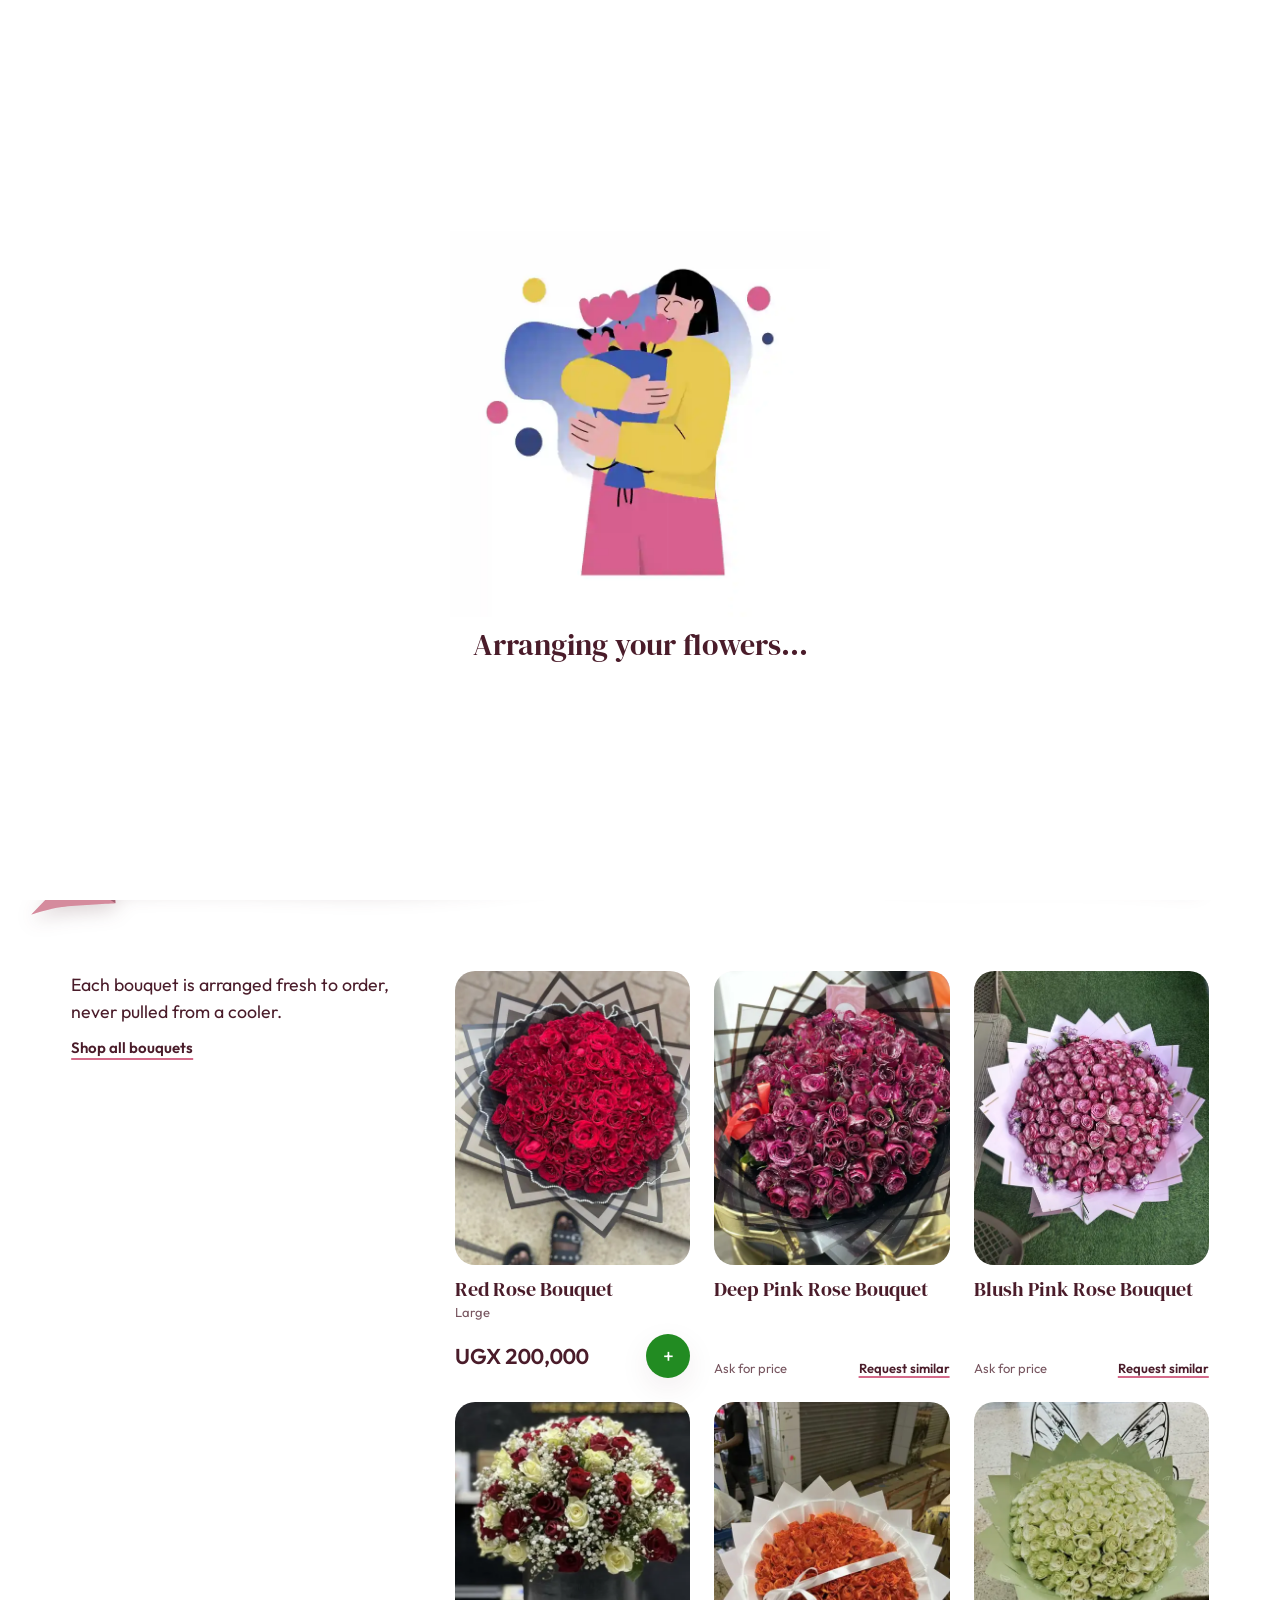
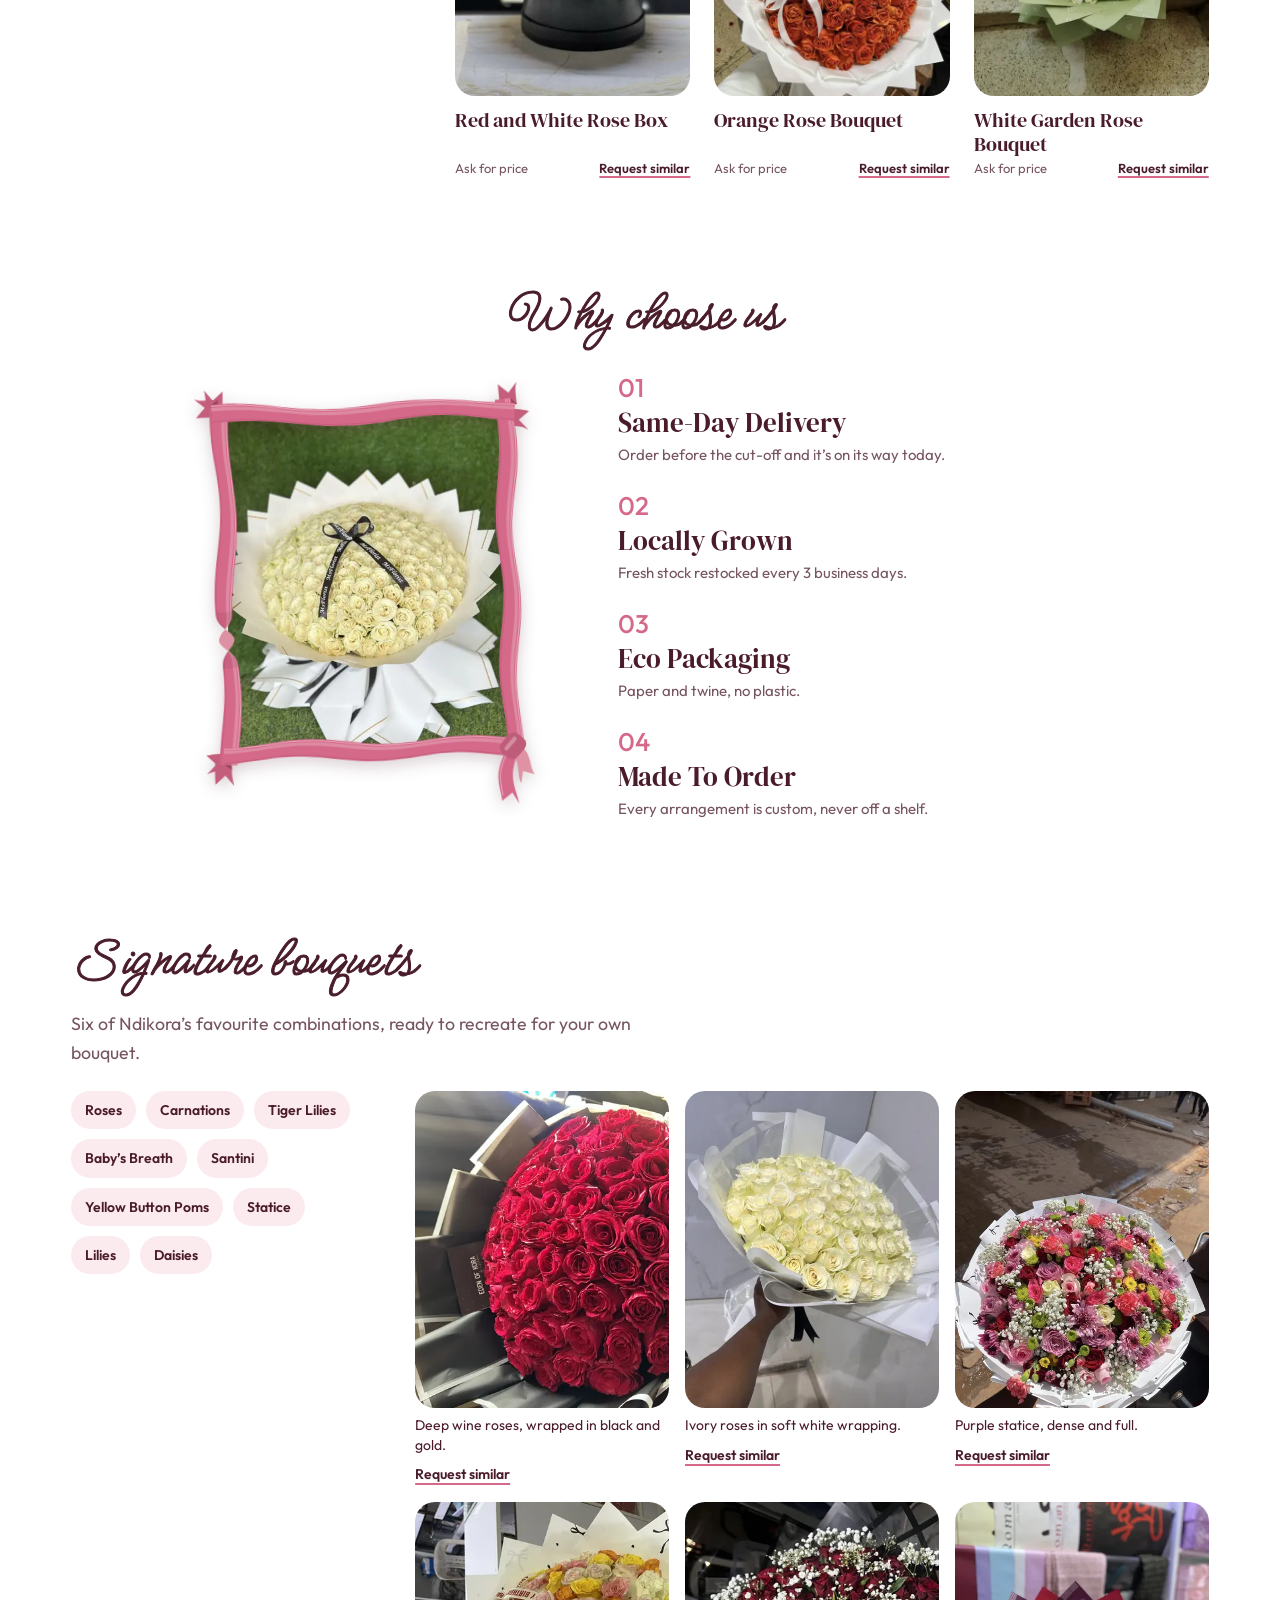
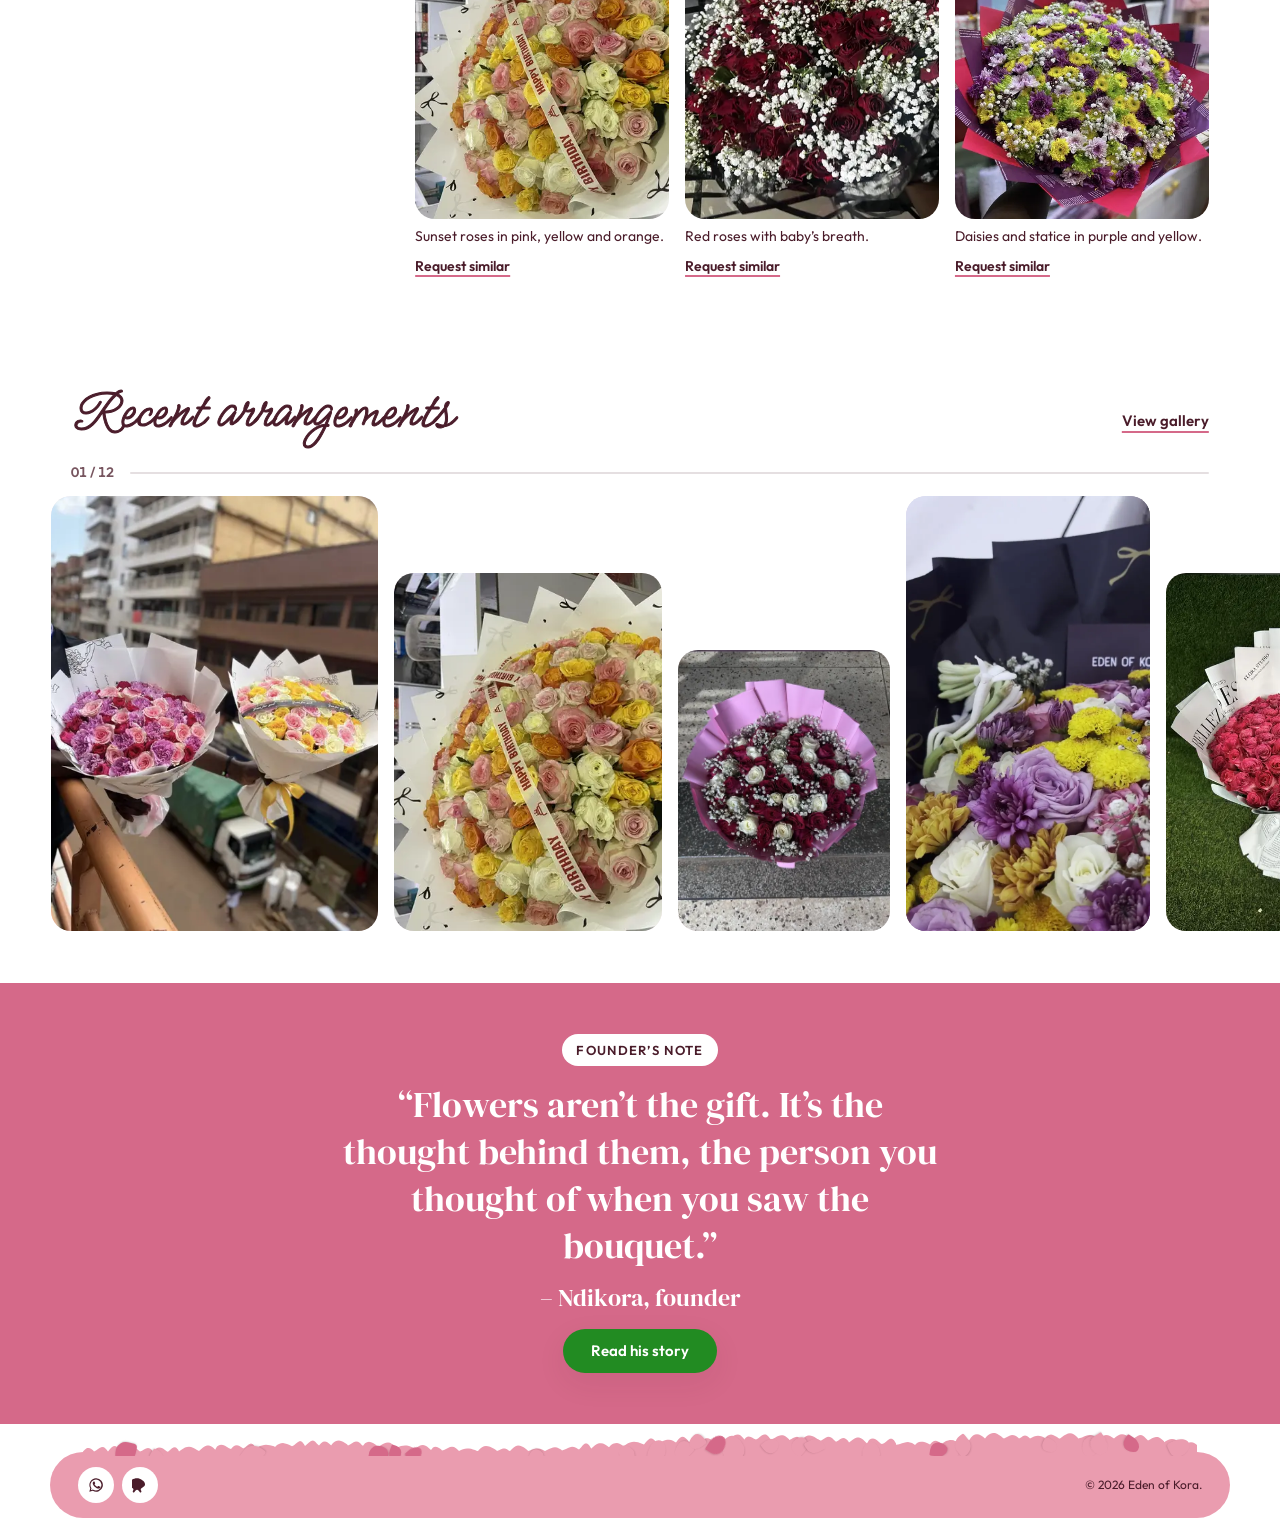
==== index.html @ d0510840 "Publish Eden of Kora site preview Co-Authored-By: Claude Opus 5.5 <noreply@anthropic.com>" ====
<!DOCTYPE html>
<html lang="en">
<head>
<meta charset="UTF-8">
<meta name="viewport" content="width=device-width, initial-scale=1.0">
<title>Eden of Kora | Kampala Florist with Same-Day Delivery</title>
<meta name="description" content="Fresh bouquets grown locally and wrapped in eco paper, delivered same day across Kampala. Order on WhatsApp, pay before delivery. No walk-in shop.">
<link rel="canonical" href="https://theyloveshaka.github.io/eden-of-kora/index.html">
<meta property="og:title" content="Eden of Kora | Kampala Florist with Same-Day Delivery">
<meta property="og:description" content="Fresh bouquets grown locally and wrapped in eco paper, delivered same day across Kampala. Order on WhatsApp, pay before delivery. No walk-in shop.">
<meta property="og:image" content="https://theyloveshaka.github.io/eden-of-kora/assets/og-image.jpg">
<meta property="og:type" content="website">
<meta property="og:url" content="https://theyloveshaka.github.io/eden-of-kora/index.html">
<meta name="twitter:card" content="summary_large_image">
<meta name="twitter:title" content="Eden of Kora | Kampala Florist with Same-Day Delivery">
<meta name="twitter:description" content="Fresh bouquets grown locally and wrapped in eco paper, delivered same day across Kampala. Order on WhatsApp, pay before delivery. No walk-in shop.">
<meta name="twitter:image" content="https://theyloveshaka.github.io/eden-of-kora/assets/media/hero/hero-poster.webp?v=2">
<link rel="icon" type="image/svg+xml" href="images/favicon.svg">
<script type="application/ld+json">
{
  "@context": "https://schema.org",
  "@type": "Florist",
  "name": "Eden of Kora",
  "telephone": "+256778371038",
  "email": "aaronndikora@gmail.com",
  "areaServed": "Kampala",
  "openingHours": "Mo-Su 09:00-19:00",
  "url": "https://theyloveshaka.github.io/eden-of-kora/index.html",
  "image": "https://theyloveshaka.github.io/eden-of-kora/assets/media/hero/hero-poster.webp?v=2",
  "sameAs": ["https://www.snapchat.com/add/ndikoraaa"]
}
</script>

<link rel="preconnect" href="https://fonts.googleapis.com">
<link rel="preconnect" href="https://fonts.gstatic.com" crossorigin>
<link href="https://fonts.googleapis.com/css2?family=DM+Serif+Display&family=Meow+Script&family=Outfit:wght@400;500;600&display=swap" rel="stylesheet">

<link rel="stylesheet" href="css/styles.css?v=12">
<link rel="stylesheet" href="css/ribbon.css?v=8">
<link rel="stylesheet" href="css/footer-petals.css?v=7">
<link rel="stylesheet" href="css/home.css?v=7">
<script>
  /* First page view this session: show the bouquet loading screen (main.js lifts it).
     The 9s timeout is a failsafe so a broken main.js can never trap the page. */
  (function () {
    try {
      if (sessionStorage.getItem("loaderSeen") || matchMedia("(prefers-reduced-motion: reduce)").matches) return;
      document.documentElement.classList.add("is-loading");
      new Image().src = "assets/bouquet-animation.svg";
      setTimeout(function () { document.documentElement.classList.remove("is-loading"); }, 9000);
    } catch (e) {}
  })();
</script>
<meta name="robots" content="noindex, nofollow">
</head>
<body>

<!-- ============================== LOADING SCREEN ============================== -->
<div class="site-loader" aria-hidden="true">
  <img class="site-loader__anim" data-src="assets/bouquet-animation.svg" alt="" width="806" height="818">
  <p class="site-loader__caption">Arranging your flowers&hellip;</p>
</div>

<div class="page-panel">

  <!-- ============================== HEADER ============================== -->
  <header class="site-header site-header--over">

    <a class="brand" href="index.html" aria-label="Eden of Kora, home">
      <span class="brand-word">Eden of Kora</span>
    </a>

    <nav class="nav-pill" id="primary-nav" aria-label="Primary">
      <a href="index.html" aria-current="page">Home</a>
      <a href="shop.html">Shop</a>
      <a href="gallery.html">Gallery</a>
      <a href="about.html">About</a>
      <a href="contact.html">Contact</a>
    </nav>

    <div class="header-actions">
      <a class="btn btn-pill btn-pill--sm" href="https://wa.me/256778371038" target="_blank" rel="noopener">Order Now</a>
      <button class="icon-btn cart-btn" type="button" data-cart-open aria-label="Open cart">
        <svg viewBox="0 0 24 24" fill="none" stroke="currentColor" stroke-width="1.6" aria-hidden="true">
          <path d="M3 4h2l2.4 12.2a2 2 0 0 0 2 1.6h7.6a2 2 0 0 0 2-1.6L21 8H6"/>
          <circle cx="9.5" cy="20.5" r="1.3"/><circle cx="17.5" cy="20.5" r="1.3"/>
        </svg>
        <span class="cart-count">0</span>
      </button>
      <button class="nav-toggle" type="button" aria-label="Open menu" aria-haspopup="true" aria-expanded="false" aria-controls="primary-nav">
        <span></span><span></span><span></span>
      </button>
    </div>
  </header>

  <main>
    <!-- ============================== HERO ============================== -->
    <section class="hero" data-petals>
      <div class="hero-media" data-hero-media>
        <picture>
          <source media="(orientation: portrait)" srcset="assets/media/hero/hero-poster.webp?v=2">
          <img class="hero-poster" src="assets/media/hero/hero-wide-poster.webp?v=2" alt="Pink roses tied with a black satin ribbon." width="1600" height="900" fetchpriority="high">
        </picture>
        <video class="hero-video" data-hero-video muted playsinline loop preload="none" aria-hidden="true"></video>
      </div>

      <div class="hero-copy">
        <p class="eyebrow">Kampala florist &middot; Delivery only</p>
        <h1 class="hero-title">Thought Into Flowers</h1>
        <p class="hero-body">Bouquets for the people on your mind, delivered across Kampala the same day.</p>
        <div class="hero-cta">
          <a class="btn btn-pill" href="shop.html">Shop bouquets</a>
          <a class="hero-link" href="https://wa.me/256778371038" target="_blank" rel="noopener">Ask Ndikora</a>
        </div>
      </div>
    </section>

    <!-- ============================== RIBBON BAND ============================== -->
    <div class="ribbon-band ribbon-band--straddle" data-ribbon-band>
      <ul class="ribbon-band__list">
        <li>Kampala</li>
        <li>Locally grown, always fresh</li>
        <li>Wrapped in eco paper</li>
        <li>Custom arrangements on request</li>
        <li>Open daily, 9am&ndash;7pm</li>
      </ul>
    </div>

    <!-- ============================== FRESH BOUQUETS (Coach move 2: blurb + borderless portrait tiles) ============================== -->
    <section class="section tiles-section" aria-label="Fresh bouquets">
      <div class="container tiles-section__layout">
        <div class="tiles-section__intro reveal">
          <p class="tiles-section__blurb">Each bouquet is arranged fresh to order, never pulled from a cooler.</p>
          <a class="tiles-section__link" href="shop.html">Shop all bouquets</a>
        </div>
        <div class="product-grid tiles-section__grid reveal-stagger" data-product-grid data-ids="red-rose-large,deep-pink-rose,blush-pink-rose,red-white-rose-box,orange-rose,white-garden-rose"></div>
      </div>
    </section>

    <!-- ============================== WHY CHOOSE US ============================== -->
    <section class="section why-choose">
      <div class="container">
        <h2 class="why-choose__heading reveal">Why choose us</h2>
        <div class="why-choose__layout">
          <div class="why-choose__photo reveal">
            <figure class="ribbon-frame" data-ribbon-frame="a">
              <img src="assets/media/photos/eok-photo-09-sm.webp" srcset="assets/media/photos/eok-photo-09-sm.webp 480w, assets/media/photos/eok-photo-09.webp 1170w" sizes="(min-width: 1024px) 340px, 70vw" alt="Cream roses tied with a black ribbon." width="480" height="640" loading="lazy" decoding="async">
            </figure>
          </div>
          <div class="why-choose__grid reveal-stagger">
            <div class="why-item reveal">
              <span class="why-item__num">01</span>
              <h3>Same-Day Delivery</h3>
              <p>Order before the cut-off and it&rsquo;s on its way today.</p>
            </div>
            <div class="why-item reveal">
              <span class="why-item__num">02</span>
              <h3>Locally Grown</h3>
              <p>Fresh stock restocked every 3 business days.</p>
            </div>
            <div class="why-item reveal">
              <span class="why-item__num">03</span>
              <h3>Eco Packaging</h3>
              <p>Paper and twine, no plastic.</p>
            </div>
            <div class="why-item reveal">
              <span class="why-item__num">04</span>
              <h3>Made To Order</h3>
              <p>Every arrangement is custom, never off a shelf.</p>
            </div>
          </div>
        </div>
      </div>
    </section>

    <!-- ============================== SIGNATURE BOUQUETS ============================== -->
    <section class="section signature">
      <div class="container">
        <div class="signature__intro reveal">
          <h2>Signature bouquets</h2>
          <p>Six of Ndikora&rsquo;s favourite combinations, ready to recreate for your own bouquet.</p>
        </div>

        <div class="signature__layout">
          <ul class="botanical-list reveal">
            <li>Roses</li>
            <li>Carnations</li>
            <li>Tiger Lilies</li>
            <li>Baby&rsquo;s Breath</li>
            <li>Santini</li>
            <li>Yellow Button Poms</li>
            <li>Statice</li>
            <li>Lilies</li>
            <li>Daisies</li>
          </ul>

          <div class="signature-tiles reveal-stagger">
            <a class="signature-tile" href="https://wa.me/256778371038?text=Hi%20Eden%20of%20Kora%2C%20I%20would%20like%20something%20similar%20to%20your%20deep%20wine%20roses%20wrapped%20in%20black%20and%20gold." target="_blank" rel="noopener">
              <span class="signature-tile__frame"><img src="assets/media/photos/eok-photo-18-sm.webp" alt="Dense red rose bouquet in dark wrap." width="480" height="600" loading="lazy" decoding="async"></span>
              <span class="signature-tile__caption">Deep wine roses, wrapped in black and gold.</span>
              <span class="signature-tile__cta">Request similar</span>
            </a>
            <a class="signature-tile" href="https://wa.me/256778371038?text=Hi%20Eden%20of%20Kora%2C%20I%20would%20like%20something%20similar%20to%20your%20ivory%20roses%20in%20soft%20white%20wrapping." target="_blank" rel="noopener">
              <span class="signature-tile__frame"><img src="assets/media/photos/eok-photo-03-sm.webp" alt="Ivory roses, tightly packed, wrapped in white." width="480" height="600" loading="lazy" decoding="async"></span>
              <span class="signature-tile__caption">Ivory roses in soft white wrapping.</span>
              <span class="signature-tile__cta">Request similar</span>
            </a>
            <a class="signature-tile" href="https://wa.me/256778371038?text=Hi%20Eden%20of%20Kora%2C%20I%20would%20like%20something%20similar%20to%20your%20purple%20statice%2C%20dense%20and%20full." target="_blank" rel="noopener">
              <span class="signature-tile__frame"><img src="assets/media/photos/eok-photo-20-sm.webp" alt="Bright mixed bouquet of pink, purple and green." width="480" height="600" loading="lazy" decoding="async"></span>
              <span class="signature-tile__caption">Purple statice, dense and full.</span>
              <span class="signature-tile__cta">Request similar</span>
            </a>
            <a class="signature-tile" href="https://wa.me/256778371038?text=Hi%20Eden%20of%20Kora%2C%20I%20would%20like%20something%20similar%20to%20your%20sunset%20roses%20in%20pink%2C%20yellow%20and%20orange." target="_blank" rel="noopener">
              <span class="signature-tile__frame"><img src="assets/media/photos/eok-photo-24-sm.webp" alt="Yellow, pink and orange roses, birthday ribbon." width="480" height="600" loading="lazy" decoding="async"></span>
              <span class="signature-tile__caption">Sunset roses in pink, yellow and orange.</span>
              <span class="signature-tile__cta">Request similar</span>
            </a>
            <a class="signature-tile" href="https://wa.me/256778371038?text=Hi%20Eden%20of%20Kora%2C%20I%20would%20like%20something%20similar%20to%20your%20red%20roses%20with%20baby's%20breath." target="_blank" rel="noopener">
              <span class="signature-tile__frame"><img src="assets/media/photos/eok-photo-12-sm.webp" alt="Red roses filled out with baby's breath." width="480" height="600" loading="lazy" decoding="async"></span>
              <span class="signature-tile__caption">Red roses with baby&rsquo;s breath.</span>
              <span class="signature-tile__cta">Request similar</span>
            </a>
            <a class="signature-tile" href="https://wa.me/256778371038?text=Hi%20Eden%20of%20Kora%2C%20I%20would%20like%20something%20similar%20to%20your%20daisies%20and%20statice%20in%20purple%20and%20yellow." target="_blank" rel="noopener">
              <span class="signature-tile__frame"><img src="assets/media/photos/eok-photo-23-sm.webp" alt="Purple, yellow and green mums in red wrap." width="480" height="600" loading="lazy" decoding="async"></span>
              <span class="signature-tile__caption">Daisies and statice in purple and yellow.</span>
              <span class="signature-tile__cta">Request similar</span>
            </a>
          </div>
        </div>
      </div>
    </section>

    <!-- ============================== RECENT ARRANGEMENTS (premium gallery filmstrip) ============================== -->
    <section class="section gallery-preview">
      <div class="container gallery-preview__head reveal">
        <h2>Recent arrangements</h2>
        <a class="gallery-preview__link" href="gallery.html">View gallery</a>
      </div>

      <div class="filmstrip" data-filmstrip>
        <div class="container filmstrip__meta">
          <span class="filmstrip__counter" data-filmstrip-counter>01 / 12</span>
          <div class="filmstrip__progress"><span class="filmstrip__progress-bar" data-filmstrip-progress-bar></span></div>
        </div>

        <div class="filmstrip__track" data-filmstrip-track>
          <a class="filmstrip__tile filmstrip__tile--tall" data-filmstrip-tile data-lightbox="home" data-type="image" href="assets/media/photos/eok-photo-02.webp">
            <img src="assets/media/photos/eok-photo-02-sm.webp" alt="Two bouquets held up against a city skyline." width="600" height="800" loading="lazy" decoding="async">
          </a>
          <a class="filmstrip__tile filmstrip__tile--medium" data-filmstrip-tile data-lightbox="home" data-type="image" href="assets/media/photos/eok-photo-11.webp">
            <img src="assets/media/photos/eok-photo-11-sm.webp" alt="Yellow, pink and white roses, &quot;Happy Birthday&quot; ribbon." width="600" height="800" loading="lazy" decoding="async">
          </a>
          <a class="filmstrip__tile filmstrip__tile--short" data-filmstrip-tile data-lightbox="home" data-type="image" href="assets/media/photos/eok-photo-13.webp">
            <img src="assets/media/photos/eok-photo-13-sm.webp" alt="Burgundy and white roses in pink wrap." width="600" height="800" loading="lazy" decoding="async">
          </a>
          <a class="filmstrip__tile filmstrip__tile--tall filmstrip__tile--video" data-filmstrip-tile data-video-tile data-src="assets/media/video/eok-video-04.mp4?v=2" data-poster="assets/media/posters/eok-video-04.webp?v=2" data-lightbox="home" data-type="video" data-poster-lightbox="assets/media/posters/eok-video-04.webp?v=2" href="assets/media/video/eok-video-04.mp4?v=2">
            <img class="filmstrip__poster" src="assets/media/posters/eok-video-04.webp?v=2" alt="Video still of an Eden of Kora bouquet being wrapped by hand." width="720" height="1280" loading="lazy" decoding="async">
            <span class="filmstrip__play" aria-hidden="true"><svg viewBox="0 0 24 24"><path d="M8 5v14l11-7z"/></svg></span>
          </a>
          <a class="filmstrip__tile filmstrip__tile--medium" data-filmstrip-tile data-lightbox="home" data-type="image" href="assets/media/photos/eok-photo-14.webp">
            <img src="assets/media/photos/eok-photo-14-sm.webp" alt="Deep pink roses on artificial grass, newspaper wrap." width="600" height="800" loading="lazy" decoding="async">
          </a>
          <a class="filmstrip__tile filmstrip__tile--short" data-filmstrip-tile data-lightbox="home" data-type="image" href="assets/media/photos/eok-photo-15.webp">
            <img src="assets/media/photos/eok-photo-15-sm.webp" alt="Red baby's breath bouquet, &quot;Happy Birthday&quot; ribbon." width="600" height="800" loading="lazy" decoding="async">
          </a>
          <a class="filmstrip__tile filmstrip__tile--tall" data-filmstrip-tile data-lightbox="home" data-type="image" href="assets/media/photos/eok-photo-16.webp">
            <img src="assets/media/photos/eok-photo-16-sm.webp" alt="Heart-shaped red roses with silver butterflies." width="600" height="800" loading="lazy" decoding="async">
          </a>
          <a class="filmstrip__tile filmstrip__tile--medium filmstrip__tile--video" data-filmstrip-tile data-video-tile data-src="assets/media/video/eok-video-07.mp4?v=2" data-poster="assets/media/posters/eok-video-07.webp?v=2" data-lightbox="home" data-type="video" data-poster-lightbox="assets/media/posters/eok-video-07.webp?v=2" href="assets/media/video/eok-video-07.mp4?v=2">
            <img class="filmstrip__poster" src="assets/media/posters/eok-video-07.webp?v=2" alt="Video still of an Eden of Kora bouquet ready for delivery." width="720" height="1280" loading="lazy" decoding="async">
            <span class="filmstrip__play" aria-hidden="true"><svg viewBox="0 0 24 24"><path d="M8 5v14l11-7z"/></svg></span>
          </a>
          <a class="filmstrip__tile filmstrip__tile--short" data-filmstrip-tile data-lightbox="home" data-type="image" href="assets/media/photos/eok-photo-17.webp">
            <img src="assets/media/photos/eok-photo-17-sm.webp" alt="Yellow and pink garden bouquet with a lily." width="600" height="800" loading="lazy" decoding="async">
          </a>
          <a class="filmstrip__tile filmstrip__tile--tall" data-filmstrip-tile data-lightbox="home" data-type="image" href="assets/media/photos/eok-photo-19.webp">
            <img src="assets/media/photos/eok-photo-19-sm.webp" alt="Red and white roses with a name ribbon." width="600" height="800" loading="lazy" decoding="async">
          </a>
          <a class="filmstrip__tile filmstrip__tile--medium" data-filmstrip-tile data-lightbox="home" data-type="image" href="assets/media/photos/eok-photo-22.webp">
            <img src="assets/media/photos/eok-photo-22-sm.webp" alt="Garden mix of orange, white and pink blooms." width="600" height="800" loading="lazy" decoding="async">
          </a>
          <a class="filmstrip__tile filmstrip__tile--short filmstrip__tile--video" data-filmstrip-tile data-video-tile data-src="assets/media/video/eok-video-09.mp4?v=2" data-poster="assets/media/posters/eok-video-09.webp?v=2" data-lightbox="home" data-type="video" data-poster-lightbox="assets/media/posters/eok-video-09.webp?v=2" href="assets/media/video/eok-video-09.mp4?v=2">
            <img class="filmstrip__poster" src="assets/media/posters/eok-video-09.webp?v=2" alt="Video still of an Eden of Kora arrangement being finished." width="720" height="1280" loading="lazy" decoding="async">
            <span class="filmstrip__play" aria-hidden="true"><svg viewBox="0 0 24 24"><path d="M8 5v14l11-7z"/></svg></span>
          </a>
        </div>
      </div>
    </section>

    <!-- ============================== FOUNDER STORY BAND (Coach move 3) ============================== -->
    <section class="founder-band">
      <div class="container founder-band__inner reveal">
        <p class="founder-band__eyebrow">Founder&rsquo;s note</p>
        <blockquote class="founder-band__quote">
          <p>&ldquo;Flowers aren&rsquo;t the gift. It&rsquo;s the thought behind them, the person you thought of when you saw the bouquet.&rdquo;</p>
          <footer>&ndash; Ndikora, founder</footer>
        </blockquote>
        <a class="btn btn-pill" href="about.html">Read his story</a>
      </div>
    </section>
  </main>

  <!-- ============================== FOOTER ============================== -->
  <div class="footer-petals" data-footer-petals aria-hidden="true"></div>
  <footer class="site-footer">
    <div class="footer-social">
    <a href="https://wa.me/256778371038" target="_blank" rel="noopener" aria-label="Chat on WhatsApp">
    <svg viewBox="0 0 24 24" aria-hidden="true"><path d="M17.5 14.4c-.3-.1-1.7-.8-1.9-.9-.3-.1-.4-.1-.6.1-.2.3-.7.9-.8 1-.2.2-.3.2-.5.1-.3-.1-1.2-.4-2.2-1.4-.8-.7-1.4-1.6-1.6-1.9-.2-.3 0-.4.1-.6l.4-.5c.1-.2.2-.3.3-.5.1-.2 0-.4 0-.5-.1-.1-.6-1.5-.8-2-.2-.5-.4-.4-.6-.4h-.5c-.2 0-.5.1-.7.3-.3.3-1 1-1 2.3 0 1.4 1 2.7 1.1 2.9.1.2 2 3.1 4.9 4.3.7.3 1.2.5 1.6.6.7.2 1.3.2 1.8.1.5-.1 1.7-.7 1.9-1.4.2-.7.2-1.2.2-1.4-.1-.1-.2-.2-.5-.3ZM12 2a10 10 0 0 0-8.6 15L2 22l5.2-1.4A10 10 0 1 0 12 2Zm0 18.2a8.2 8.2 0 0 1-4.2-1.1l-.3-.2-3.1.8.8-3-.2-.3A8.2 8.2 0 1 1 12 20.2Z"/></svg>
    </a>
    <a href="https://www.snapchat.com/add/ndikoraaa" target="_blank" rel="noopener" aria-label="Eden of Kora on Snapchat">
    <svg viewBox="0 0 24 24" aria-hidden="true"><path d="M19.35 9.74c-.32-1.6-1.26-3.08-2.65-4.07-.6-.42-1.14-.84-1.68-1.23-2.24-1.65-4.93-2.44-7.67-2.44-3.33 0-6.38 1.2-8.72 3.4-.65.63-1.23 1.3-1.73 2.02-.65 1.04-1.08 2.23-1.2 3.52 0 .06 0 .13.02.2.02.36.08.71.18 1.05.08.24.18.48.3.7.12.22.26.43.42.62.16.19.33.37.52.54.07.06.15.12.22.17l1.14.92c.27.22.55.42.85.6.12.07.25.13.37.2l.32.17c.25.12.48.27.7.43.22.16.42.34.6.53.18.2.33.4.46.61l.06.1c.08.14.15.3.2.46.04.15.07.3.08.46 0 .37-.09.73-.26 1.06l-.48.9c-.04.07-.08.14-.11.22-.08.18-.14.36-.17.55-.04.33.02.67.17.98.15.3.4.56.7.7.3.14.63.18.95.1.32-.07.6-.27.78-.54l1.04-1.54c.17-.25.36-.5.58-.72.22-.23.47-.43.74-.6l.36-.2.37-.18c.25-.1.5-.17.76-.2h.08c.26.03.51.1.76.2l.37.18.36.2c.27.17.52.37.74.6.22.22.41.47.58.72l1.04 1.54c.18.27.46.47.78.54.32.08.65.04.95-.1.3-.14.55-.4.7-.7.15-.31.21-.65.17-.98-.03-.19-.09-.37-.17-.55-.03-.08-.07-.15-.11-.22l-.48-.9c-.17-.33-.26-.69-.26-1.06 0-.16.04-.31.08-.46.05-.16.12-.32.2-.46l.06-.1c.13-.21.28-.41.46-.61.18-.19.38-.37.6-.53.22-.16.45-.31.7-.43l.32-.17c.12-.07.25-.13.37-.2.3-.18.58-.38.85-.6l1.14-.92c.07-.05.15-.11.22-.17.19-.17.36-.35.52-.54.16-.19.3-.4.42-.62.12-.22.22-.46.3-.7.1-.34.16-.69.18-1.05.02-.07.02-.14.02-.2-.12-1.29-.55-2.48-1.2-3.52Z" fill="currentColor"/></svg>
    </a>
    </div>
    <p class="footer-bottom">&copy; 2026 Eden of Kora.</p>
  </footer>

  <!-- ============================== CART DRAWER ============================== -->
  <div class="cart-overlay" data-cart-close></div>
  <aside class="cart-drawer" role="dialog" aria-modal="true" aria-labelledby="cart-drawer-title">
    <div class="cart-drawer__head">
      <h2 id="cart-drawer-title">Your Cart</h2>
      <button type="button" class="cart-drawer__close" data-cart-close aria-label="Close cart">
        <svg viewBox="0 0 24 24" fill="none" stroke="currentColor" stroke-width="1.8" aria-hidden="true"><path d="M6 6l12 12M18 6L6 18"/></svg>
      </button>
    </div>

    <div class="sr-only" aria-live="polite" data-cart-live></div>

    <div class="cart-drawer__body">
      <div class="cart-drawer__items" data-cart-items></div>

      <div class="cart-addons">
        <h3 class="cart-addons__title">A Little Something Extra?</h3>
        <div class="cart-addons__row" data-cart-addons></div>
      </div>
    </div>

    <div class="cart-drawer__totals">
      <div class="cart-drawer__row">
        <span>Items subtotal</span>
        <span data-cart-subtotal>UGX 0</span>
      </div>
      <div class="cart-drawer__row cart-drawer__row--delivery">
        <span>Delivery fee</span>
        <span>Confirmed by area</span>
      </div>
      <p class="cart-drawer__totals-note">This is your items subtotal. The delivery fee is confirmed by area on WhatsApp before you pay, so it&rsquo;s not included yet.</p>
    </div>

    <div class="cart-drawer__actions">
      <button type="button" class="btn btn-wa btn-block" data-wa-checkout>
        <svg viewBox="0 0 24 24" aria-hidden="true"><path d="M17.5 14.4c-.3-.1-1.7-.8-1.9-.9-.3-.1-.4-.1-.6.1-.2.3-.7.9-.8 1-.2.2-.3.2-.5.1-.3-.1-1.2-.4-2.2-1.4-.8-.7-1.4-1.6-1.6-1.9-.2-.3 0-.4.1-.6l.4-.5c.1-.2.2-.3.3-.5.1-.2 0-.4 0-.5-.1-.1-.6-1.5-.8-2-.2-.5-.4-.4-.6-.4h-.5c-.2 0-.5.1-.7.3-.3.3-1 1-1 2.3 0 1.4 1 2.7 1.1 2.9.1.2 2 3.1 4.9 4.3.7.3 1.2.5 1.6.6.7.2 1.3.2 1.8.1.5-.1 1.7-.7 1.9-1.4.2-.7.2-1.2.2-1.4-.1-.1-.2-.2-.5-.3ZM12 2a10 10 0 0 0-8.6 15L2 22l5.2-1.4A10 10 0 1 0 12 2Zm0 18.2a8.2 8.2 0 0 1-4.2-1.1l-.3-.2-3.1.8.8-3-.2-.3A8.2 8.2 0 1 1 12 20.2Z"/></svg>
        Send order on WhatsApp
      </button>
      <button type="button" class="btn btn-outline btn-block" data-copy-order>Copy order</button>
    </div>
    <p class="cart-drawer__note">Send order on WhatsApp opens a message with your items already filled in. Nothing sends until you press send yourself, and nothing is confirmed until Ndikora replies.</p>
  </aside>

</div>

<script src="js/products.js?v=7" defer></script>
<script src="js/main.js?v=11" defer></script>
<script src="js/ribbon.js?v=10" defer></script>
<script src="js/footer-petals.js?v=7" defer></script>
<script src="js/lightbox.js?v=7" defer></script>
<script src="js/home.js?v=7" defer></script>
</body>
</html>
---- css/styles.css ----
/* ==========================================================================
   Eden of Kora design system
   Tokens, page shell, header, buttons, product card, section head, cart
   drawer, footer, reveal, petals, loader. Colours and type change only in
   :root; palette and type rules live in docs/PLAN.md (Revision 2).
   ========================================================================== */

/* ---------- 1. Tokens --------------------------------------------------- */
:root {
  /* Palette */
  --forest:     #228B22; /* the one green: accents only, never a section fill */
  --lime:       var(--forest); /* accent fill: buttons, ribbon, active chips */
  --green:      var(--forest);
  --on-accent:  var(--white); /* text and icons on forest */
  --blush:      color-mix(in srgb, var(--pink) 20%, var(--white)); /* soft bands and chips */
  --lime-pale:  var(--blush);
  --pink:       #EA9CAF; /* footer, petals, badges, secondary fills */
  --rose:       #D56989; /* links, hover, ribbon frames, strong accents */
  --white:      #FFFFFF; /* page surface, cards */
  --ink:        #4A1C2A; /* all text and icons, never a surface */

  /* Ribbon */
  --ribbon-face: var(--lime);
  --ribbon-back: var(--rose);

  /* Aliases read by page stylesheets */
  --berry:       var(--ink);
  --berry-dark:  var(--ink);
  --pink-strong: var(--rose);
  --gold:        var(--rose);
  --pink-pale:   var(--lime-pale);
  --bg-soft:     var(--lime-pale);
  --wa:          var(--green);
  --bg-panel:    var(--white);
  --bg-card:     var(--white);
  --bg-outer:    var(--white);
  --muted:       color-mix(in srgb, var(--ink) 75%, var(--white)); /* captions and hints */
  --state-error: var(--ink);

  /* Radius, one rule per element class */
  --radius-xs:    8px;   /* chips, badges */
  --radius-sm:    12px;  /* small blocks */
  --radius-card:  20px;  /* tiles, inputs, drawer */
  --radius-panel: 32px;  /* large blocks */
  --radius-pill:  999px; /* buttons */

  /* Spacing, 4px base */
  --space-1: 4px;  --space-2: 8px;  --space-3: 12px; --space-4: 16px;
  --space-5: 24px; --space-6: 32px; --space-7: 48px; --space-8: 64px; --space-9: 96px;

  --header-h: 44px;
  --section-y: clamp(32px, 4vw, 56px);
  --ribbon-h: clamp(104px, 11vw, 160px);

  --shadow-card: 0 10px 30px rgba(74,28,42,.08);
  --shadow-pop:  0 18px 45px rgba(74,28,42,.16);

  /* Type */
  --font-script:  "Meow Script", cursive;       /* wordmark, h1, h2 */
  --font-display: "DM Serif Display", serif;    /* h3, h4, card titles, quotes */
  --font-body:    "Outfit", sans-serif;         /* body, nav, buttons, prices */

  --text-display: clamp(3.25rem, 1.9rem + 5.6vw, 7rem);
  --text-h2:      clamp(2.25rem, 1.7rem + 2.4vw, 3.75rem);
  --text-h3:      clamp(1.25rem, 1.07rem + .75vw, 1.75rem);
  --text-body:    clamp(1rem, .956rem + .19vw, 1.125rem);
  --text-caption: clamp(.75rem, .706rem + .19vw, .875rem);
  --text-price:   clamp(1.125rem, 1.04rem + .38vw, 1.375rem);

  /* Motion */
  --ease-bloom: cubic-bezier(.22,.61,.36,1); /* organic settle */
  --ease-snap:  cubic-bezier(.5,0,.1,1);     /* press feedback */
  --ease:       var(--ease-bloom);
  --dur-micro:          120ms; /* press */
  --dur-standard:       240ms; /* hover, badge update */
  --dur-entrance:       400ms; /* drawer, section reveal */
  --dur-narrative:      700ms; /* ribbon draw-on */
  --dur-hero-crossfade: 200ms; /* hero video fade */
}

/* ---------- 2. Reset ----------------------------------------------------- */
*, *::before, *::after { box-sizing: border-box; }
html { scroll-behavior: smooth; }
body, h1, h2, h3, h4, p, figure, blockquote, dl, dd, ul, ol { margin: 0; }
ul[class], ol[class] { list-style: none; padding: 0; }
img, picture, svg { display: block; max-width: 100%; }
button, input, select, textarea { font: inherit; color: inherit; }
button { cursor: pointer; background: none; border: none; }
a { color: inherit; text-decoration: none; }

:where(a, button, input, select, textarea, summary, [tabindex]):focus-visible {
  outline: 2px solid var(--ink);
  outline-offset: 3px;
}

@media (prefers-reduced-motion: reduce) {
  html { scroll-behavior: auto; }
  *, *::before, *::after {
    animation-duration: .001ms !important;
    animation-iteration-count: 1 !important;
    transition-duration: .001ms !important;
    scroll-behavior: auto !important;
  }
}

/* ---------- 3. Base ------------------------------------------------------ */
body {
  background: var(--white);
  color: var(--ink);
  font-family: var(--font-body);
  font-weight: 400;
  font-size: 16px;
  line-height: 1.6;
  font-synthesis: none;
  -webkit-font-smoothing: antialiased;
  overflow-x: clip;
}

h1, h2 {
  font-family: var(--font-script);
  font-weight: 400;
  line-height: 1.15;
  letter-spacing: 0;
  text-transform: none;
  color: var(--ink);
}
h1, h2, .brand-word {
  -webkit-text-stroke: .017em currentColor;
  paint-order: stroke fill;
}
h1 { font-size: var(--text-display); }
h2 { font-size: var(--text-h2); }

h3, h4 {
  font-family: var(--font-display);
  font-weight: 400;
  line-height: 1.2;
  color: var(--ink);
}
h3 { font-size: var(--text-h3); }
h4 { font-size: 1.125rem; }

.container {
  width: 100%;
  max-width: 1240px;
  margin-inline: auto;
  padding-inline: clamp(20px, 4vw, 56px);
}

/* ---------- 4. Page frame ------------------------------------------------ */
.page-panel {
  position: relative;
  background: var(--white);
  overflow-x: clip;
}

/* ---------- 5. Header / Nav ---------------------------------------------- */
.site-header {
  position: relative;
  z-index: 40;
  box-sizing: border-box;
  height: var(--header-h);
  padding: 12px clamp(20px, 4vw, 56px);
  display: grid;
  grid-template-columns: 1fr auto 1fr;
  grid-template-rows: 20px;
  align-items: center;
  column-gap: var(--space-4);
  background: var(--white);
  color: var(--ink);
}
.site-header .brand { justify-self: start; }
.site-header .nav-pill { justify-self: center; }
.site-header .header-actions { justify-self: end; }

.site-header--over {
  position: absolute;
  top: 0;
  left: 0;
  right: 0;
  background: transparent;
  color: var(--white);
}
.site-header--over::before {
  content: "";
  position: absolute;
  top: 0;
  left: 0;
  right: 0;
  height: 120px;
  background: linear-gradient(to bottom, rgba(74,28,42,.45), rgba(74,28,42,0));
  pointer-events: none;
  z-index: -1;
}

.site-header a:focus-visible,
.site-header button:focus-visible {
  outline: 2px solid var(--ink);
  outline-offset: 3px;
  border-radius: var(--radius-xs);
}
.site-header--over a:focus-visible,
.site-header--over button:focus-visible { outline-color: var(--white); }

.brand {
  position: relative;
  z-index: 1;
  display: flex;
  align-items: center;
  min-height: 44px;
  font-family: var(--font-script);
  font-weight: 400;
  font-size: 1.875rem;
  line-height: 1;
  color: inherit;
  white-space: nowrap;
}
.brand-word {
  font-family: var(--font-script);
  font-weight: 400;
  font-size: inherit;
  line-height: 1;
  letter-spacing: 0;
  text-transform: none;
  white-space: nowrap;
}

.nav-pill {
  position: relative;
  z-index: 1;
  display: flex;
  align-items: center;
  gap: 2px;
  height: 32px;
  padding: 3px;
  background: rgba(255,255,255,.94);
  color: var(--ink);
  border-radius: var(--radius-pill);
}
.nav-pill a {
  display: block;
  padding: 0 16px;
  font-size: .9375rem;
  font-weight: 500;
  line-height: 26px;
  color: var(--ink);
  border-radius: var(--radius-pill);
  transition: background .2s var(--ease);
}
.nav-pill a:hover { background: var(--blush); }
.nav-pill a[aria-current="page"] { background: var(--lime); color: var(--on-accent); font-weight: 600; }

.header-actions {
  position: relative;
  z-index: 1;
  display: flex;
  align-items: center;
  gap: var(--space-2);
  height: 20px;
}
.header-actions .btn-pill--sm {
  position: relative;
  min-height: 0;
  height: 28px;
  padding: 0 16px;
  font-size: .8125rem;
  box-shadow: none;
}
.header-actions .btn-pill--sm::after {
  content: "";
  position: absolute;
  inset: -8px -4px;
}

.icon-btn {
  position: relative;
  width: 44px;
  height: 44px;
  border-radius: 50%;
  display: grid;
  place-items: center;
  color: inherit;
  transition: color .2s var(--ease), transform .2s var(--ease);
}
.icon-btn:hover { color: var(--rose); transform: translateY(-1px); }
.icon-btn:active { transform: scale(.92); }
.icon-btn:disabled { opacity: .5; cursor: not-allowed; transform: none; }
.icon-btn svg { width: 20px; height: 20px; stroke: currentColor; }
.site-header--over .icon-btn:hover { color: var(--pink); }

.cart-btn .cart-count {
  position: absolute;
  top: 6px;
  right: 3px;
  min-width: 18px;
  height: 18px;
  padding: 0 4px;
  border-radius: 999px;
  background: var(--green);
  color: var(--on-accent);
  font-size: .6875rem;
  font-weight: 600;
  line-height: 1;
  display: grid;
  place-items: center;
  box-shadow: 0 2px 6px rgba(74,28,42,.25);
  transition: transform .25s var(--ease);
}
.cart-btn .cart-count.pulse { animation: cartPulse .4s var(--ease); }
@keyframes cartPulse {
  0%   { transform: scale(1); }
  40%  { transform: scale(1.45); }
  100% { transform: scale(1); }
}

.nav-toggle {
  display: none;
  width: 44px;
  height: 44px;
  border-radius: 50%;
  position: relative;
  z-index: 2;
  flex-direction: column;
  align-items: center;
  justify-content: center;
  gap: 4px;
  color: inherit;
  transition: color .2s var(--ease), transform .2s var(--ease);
}
.nav-toggle:hover { color: var(--rose); }
.nav-toggle:active { transform: scale(.92); }
.site-header--over .nav-toggle:hover { color: var(--pink); }
.nav-toggle span {
  display: block;
  width: 20px;
  height: 2px;
  background: currentColor;
  border-radius: 2px;
  transition: transform .25s var(--ease), opacity .2s var(--ease);
}
.site-header.nav-open .nav-toggle span:nth-child(1) { transform: translateY(6px) rotate(45deg); }
.site-header.nav-open .nav-toggle span:nth-child(2) { opacity: 0; }
.site-header.nav-open .nav-toggle span:nth-child(3) { transform: translateY(-6px) rotate(-45deg); }

@media (max-width: 820px) {
  :root { --header-h: 48px; }
  .site-header {
    padding: 12px 16px;
    grid-template-columns: auto auto;
    grid-template-rows: 24px;
    column-gap: 0;
    justify-content: space-between;
  }
  .header-actions { height: 24px; gap: var(--space-1); }
  .header-actions .btn-pill--sm { height: 32px; padding: 0 14px; }
  .header-actions .btn-pill--sm::after { inset: -6px -2px; }
  .brand { font-size: 1.75rem; }
  .nav-toggle { display: flex; }
  .nav-pill {
    position: absolute;
    top: calc(100% + 6px);
    left: auto;
    right: 12px;
    width: min(420px, calc(100% - 24px));
    flex-direction: column;
    align-items: stretch;
    gap: 2px;
    height: auto;
    padding: 10px;
    background: var(--white);
    color: var(--ink);
    border-radius: 24px;
    box-shadow: var(--shadow-pop);
    transform: translateY(-8px);
    opacity: 0;
    visibility: hidden;
    pointer-events: none;
    transition: transform .22s var(--ease), opacity .18s var(--ease), visibility 0s linear .22s;
  }
  .site-header .nav-pill { justify-self: end; }
  .nav-pill a {
    display: flex;
    align-items: center;
    justify-content: space-between;
    min-height: 48px;
    padding: 0 18px;
    font-family: var(--font-display);
    font-size: 1.25rem;
    font-weight: 400;
    line-height: 1.2;
    border-radius: 16px;
  }
  .nav-pill a::after {
    content: "";
    width: 8px;
    height: 8px;
    border-top: 2px solid currentColor;
    border-right: 2px solid currentColor;
    transform: rotate(45deg);
    opacity: .45;
  }
  .nav-pill a[aria-current="page"] { font-weight: 400; }
  .nav-pill a[aria-current="page"]::after { opacity: 1; }
  .site-header--over .nav-pill a:focus-visible { outline-color: var(--ink); }
  .site-header.nav-open .nav-pill {
    transform: none;
    opacity: 1;
    visibility: visible;
    pointer-events: auto;
    transition: transform .22s var(--ease), opacity .18s var(--ease), visibility 0s;
  }
  .site-header.nav-open::after {
    content: "";
    position: fixed;
    inset: 0;
    z-index: -1;
    background: rgba(74,28,42,.42);
  }
}

/* ---------- 6. Buttons ---------------------------------------------------- */
.btn {
  display: inline-flex;
  align-items: center;
  justify-content: center;
  gap: var(--space-2);
  min-height: 44px;
  font-family: var(--font-body);
  font-weight: 600;
  font-size: .9375rem;
  line-height: 1.2;
  border-radius: var(--radius-pill);
  padding: 12px 28px;
  transition: transform .2s var(--ease), box-shadow .2s var(--ease), background .2s var(--ease), color .2s var(--ease);
  white-space: nowrap;
}
.btn:focus-visible { outline: 2px solid var(--ink); outline-offset: 3px; }
.btn:active { transform: scale(.97); }
.btn:disabled,
.btn[aria-disabled="true"] {
  opacity: .5;
  cursor: not-allowed;
  box-shadow: none;
  transform: none;
}

.btn-pill {
  background: var(--lime);
  color: var(--on-accent);
  box-shadow: var(--shadow-card);
}
.btn-pill:hover {
  background: color-mix(in srgb, var(--forest) 84%, var(--ink));
  transform: translateY(-2px);
  box-shadow: var(--shadow-pop);
}
.btn-pill:active { transform: scale(.97); }
.btn-pill--sm { padding: 8px 20px; font-size: .875rem; }

.btn-outline {
  background: transparent;
  color: var(--ink);
  border: 1.5px solid var(--ink);
}
.btn-outline:hover {
  background: var(--lime-pale);
  transform: translateY(-2px);
}

.btn-arrow {
  display: inline-flex;
  align-items: center;
  gap: 12px;
  min-height: 44px;
  font-weight: 500;
  color: var(--ink);
}
.btn-arrow:focus-visible { outline: 2px solid var(--ink); outline-offset: 3px; border-radius: var(--radius-pill); }
.btn-arrow .arrow-circle {
  width: 40px;
  height: 40px;
  border-radius: 50%;
  border: 1.5px solid var(--ink);
  display: grid;
  place-items: center;
  transition: background .2s var(--ease), transform .2s var(--ease);
  flex-shrink: 0;
}
.btn-arrow .arrow-circle svg {
  width: 16px; height: 16px;
  stroke: var(--ink);
  transition: transform .25s var(--ease);
}
.btn-arrow:hover .arrow-circle { background: var(--lime); color: var(--on-accent); }
.btn-arrow:hover .arrow-circle svg { transform: translateX(3px); }
.btn-arrow:active .arrow-circle { transform: scale(.94); }

.btn-wa {
  background: var(--green);
  color: var(--on-accent);
  box-shadow: var(--shadow-card);
}
.btn-wa svg { width: 18px; height: 18px; fill: var(--ink); }
.btn-wa:hover {
  background: color-mix(in srgb, var(--green) 80%, var(--ink));
  transform: translateY(-2px);
  box-shadow: var(--shadow-pop);
}

.btn-block { width: 100%; }

/* ---------- 7. Section head ------------------------------------------------ */
.section-head {
  text-align: center;
  max-width: 720px;
  margin-inline: auto;
}
.section-head .eyebrow {
  display: block;
  margin-bottom: var(--space-2);
  font-family: var(--font-body);
  font-size: .8125rem;
  font-weight: 600;
  letter-spacing: .14em;
  text-transform: uppercase;
  color: var(--ink);
}
.section-head h2 {
  font-size: var(--text-h2);
  display: flex;
  align-items: center;
  justify-content: center;
  gap: 18px;
  white-space: nowrap;
}
.section-head h2::before,
.section-head h2::after {
  content: "";
  flex: 1 1 60px;
  height: 0;
  border-top: 1.5px dashed rgba(74,28,42,.4);
  position: relative;
  min-width: 24px;
}
.section-head h2 .diamond {
  color: var(--rose);
  font-size: .8em;
  flex-shrink: 0;
}
.section-head .sub {
  margin-top: 14px;
  color: var(--muted);
  font-size: .98rem;
  line-height: 1.7;
}

@media (max-width: 560px) {
  .section-head h2 { white-space: normal; }
  .section-head h2::before, .section-head h2::after { flex-basis: 20px; }
}

/* ---------- 8. Product card ------------------------------------------------
   Borderless portrait tile: radius and 4:5 crop live on the image mask only.
   Shared by Home and Shop through productCardHTML() in js/main.js. */
.product-card {
  position: relative;
  height: 100%;
  display: flex;
  flex-direction: column;
}

.product-card__frame {
  position: relative;
  aspect-ratio: 4 / 5;
  border-radius: var(--radius-card);
  background: var(--lime-pale);
  overflow: hidden;
  margin-bottom: var(--space-3);
}
.product-card__frame img {
  width: 100%;
  height: 100%;
  object-fit: cover;
  transition: transform .45s var(--ease);
}
.product-card:hover .product-card__frame img,
.product-card:focus-within .product-card__frame img { transform: scale(1.06); }

.product-card__badge {
  position: absolute;
  top: var(--space-3);
  left: var(--space-3);
  background: var(--pink);
  color: var(--ink);
  font-family: var(--font-body);
  font-size: .6875rem;
  font-weight: 600;
  letter-spacing: .04em;
  text-transform: uppercase;
  padding: 5px 12px;
  border-radius: var(--radius-xs);
  z-index: 2;
  transform: rotate(var(--tilt, 0deg));
}

.product-card__name {
  font-family: var(--font-display);
  font-weight: 400;
  font-size: 1.25rem;
  line-height: 1.2;
  color: var(--ink);
  margin-bottom: 2px;
}
.product-card__subtitle {
  font-size: .8125rem;
  color: var(--muted);
  margin-bottom: var(--space-3);
  line-height: 1.5;
}

.product-card__footer {
  margin-top: auto;
  display: flex;
  align-items: center;
  justify-content: space-between;
  gap: var(--space-2);
  flex-wrap: wrap;
  row-gap: var(--space-2);
}

.product-card__price {
  font-family: var(--font-body);
  font-weight: 600;
  font-size: var(--text-price);
  color: var(--ink);
  font-variant-numeric: tabular-nums;
}
.product-card__ask {
  font-size: .8125rem;
  color: var(--muted);
}

.product-card__request,
.addon-tile__request,
.product-grid__empty a,
.cart-empty a {
  color: var(--ink);
  font-weight: 600;
  text-decoration: underline;
  text-decoration-color: var(--rose);
  text-decoration-thickness: 2px;
  text-underline-offset: 3px;
  border-radius: var(--radius-xs);
  transition: text-decoration-color .2s var(--ease);
}
.product-card__request { font-size: .8125rem; }
.product-card__request:hover,
.addon-tile__request:hover,
.product-grid__empty a:hover,
.cart-empty a:hover { text-decoration-color: var(--ink); }
.product-card__request:focus-visible,
.addon-tile__request:focus-visible,
.product-grid__empty a:focus-visible,
.cart-empty a:focus-visible { outline: 2px solid var(--ink); outline-offset: 3px; }

.add-btn {
  width: 44px;
  height: 44px;
  min-width: 44px;
  min-height: 44px;
  border-radius: 50%;
  background: var(--lime);
  color: var(--on-accent);
  display: grid;
  place-items: center;
  flex-shrink: 0;
  font-size: 1.25rem;
  line-height: 1;
  transition: background .2s var(--ease), transform var(--dur-micro) var(--ease-snap), box-shadow .2s var(--ease);
  box-shadow: var(--shadow-card);
}
.add-btn:hover { background: var(--pink); box-shadow: var(--shadow-pop); }
.add-btn:focus-visible { outline: 2px solid var(--ink); outline-offset: 3px; }
.add-btn:active,
.add-btn.is-pressing { transform: scale(.86); }
.add-btn.added { background: var(--green); color: var(--on-accent); }
.add-btn:disabled { opacity: .5; cursor: not-allowed; box-shadow: none; transform: none; }

[data-add-to-cart] { position: relative; }
[data-add-to-cart].is-added::after {
  content: "Added";
  position: absolute;
  bottom: calc(100% + 10px);
  left: 50%;
  transform: translateX(-50%);
  background: var(--lime);
  color: var(--on-accent);
  font-size: .6875rem;
  font-weight: 600;
  padding: 5px 12px;
  border-radius: var(--radius-pill);
  box-shadow: var(--shadow-card);
  white-space: nowrap;
  pointer-events: none;
  animation: addedFadeUp .3s var(--ease);
  z-index: 3;
}
@keyframes addedFadeUp {
  from { opacity: 0; transform: translate(-50%, 6px); }
  to   { opacity: 1; transform: translate(-50%, 0); }
}

/* Two columns at 375, three at 1024 and up. */
.product-grid {
  display: grid;
  grid-template-columns: repeat(2, minmax(0, 1fr));
  gap: var(--space-4);
}
@media (min-width: 1024px) {
  .product-grid { grid-template-columns: repeat(3, minmax(0, 1fr)); gap: var(--space-5); }
}

.product-card.is-hidden { display: none; }
.product-card.is-fading { opacity: 0; transform: scale(.96); }

.product-grid__skeleton,
.product-grid__empty {
  grid-column: 1 / -1;
  text-align: center;
  color: var(--muted);
  font-size: .95rem;
  padding: var(--space-7) var(--space-4);
}

/* ---------- 9. Cart drawer --------------------------------------------------
   role="dialog" and aria-modal live in the markup; focus move-in, trap and
   Escape are wired in js/main.js (Cart.open/close). */
.cart-overlay {
  position: fixed;
  inset: 0;
  background: rgba(74,28,42,.42);
  opacity: 0;
  pointer-events: none;
  transition: opacity var(--dur-standard) var(--ease);
  z-index: 90;
}
.cart-overlay.is-open { opacity: 1; pointer-events: auto; }

.cart-drawer {
  position: fixed;
  top: 0;
  right: 0;
  height: 100%;
  width: min(420px, 92vw);
  background: var(--white);
  z-index: 91;
  transform: translateX(100%);
  transition: transform var(--dur-entrance) var(--ease), box-shadow var(--dur-entrance) var(--ease);
  display: flex;
  flex-direction: column;
  padding: 26px 24px;
}
.cart-drawer.is-open { transform: translateX(0); box-shadow: -20px 0 50px rgba(74,28,42,.22); }

.cart-drawer__head {
  display: flex;
  align-items: center;
  justify-content: space-between;
  margin-bottom: var(--space-5);
}
.cart-drawer__head h2 { font-size: 2.25rem; }
.cart-drawer__close {
  width: 44px; height: 44px;
  border-radius: 50%;
  background: var(--lime-pale);
  display: grid;
  place-items: center;
  transition: transform .2s var(--ease), background .2s var(--ease);
}
.cart-drawer__close:hover { background: var(--lime); color: var(--on-accent); transform: rotate(90deg); }
.cart-drawer__close:active { transform: rotate(90deg) scale(.92); }
.cart-drawer__close:focus-visible,
.cart-item__qty button:focus-visible,
.cart-item__remove:focus-visible { outline: 2px solid var(--ink); outline-offset: 2px; }

.sr-only {
  position: absolute;
  width: 1px; height: 1px;
  padding: 0; margin: -1px;
  overflow: hidden;
  clip: rect(0, 0, 0, 0);
  white-space: nowrap;
  border: 0;
}

.cart-drawer__body {
  flex: 1;
  overflow-y: auto;
  padding-right: 4px;
}

.cart-drawer__items {
  display: flex;
  flex-direction: column;
  gap: var(--space-4);
}

.cart-item {
  display: grid;
  grid-template-columns: 58px 1fr auto;
  gap: 12px;
  align-items: center;
}
.cart-item__thumb {
  width: 58px; height: 58px;
  border-radius: var(--radius-xs);
  overflow: hidden;
  background: var(--lime-pale);
}
.cart-item__thumb img { width: 100%; height: 100%; object-fit: cover; }
.cart-item__name { font-weight: 600; font-size: .9rem; color: var(--ink); }
.cart-item__price { font-size: .8125rem; color: var(--muted); margin-top: 2px; font-variant-numeric: tabular-nums; }
.cart-item__qty {
  display: flex;
  align-items: center;
  gap: 6px;
  margin-top: 6px;
}
.cart-item__qty button {
  width: 28px; height: 28px;
  border-radius: 50%;
  background: var(--lime-pale);
  font-size: .8125rem;
  display: grid;
  place-items: center;
  transition: background .2s var(--ease), transform var(--dur-micro) var(--ease-snap);
}
.cart-item__qty button:hover { background: var(--pink); }
.cart-item__qty button:active { transform: scale(.88); }
.cart-item__qty button:disabled { opacity: .5; cursor: not-allowed; transform: none; }
.cart-item__qty span { min-width: 16px; text-align: center; font-size: .85rem; font-variant-numeric: tabular-nums; }
.cart-item__right { text-align: right; display: flex; flex-direction: column; align-items: flex-end; gap: 8px; }
.cart-item__line { font-weight: 600; font-size: .88rem; color: var(--ink); font-variant-numeric: tabular-nums; }
.cart-item__remove {
  width: 32px; height: 32px;
  display: grid;
  place-items: center;
  color: var(--muted);
  font-size: 1.1rem;
  line-height: 1;
  border-radius: 50%;
  transition: color .2s var(--ease), background .2s var(--ease);
}
.cart-item__remove:hover { color: var(--ink); background: var(--pink); }
.cart-item__remove:active { transform: scale(.88); }

.cart-empty {
  display: flex;
  flex-direction: column;
  align-items: center;
  justify-content: center;
  text-align: center;
  gap: 14px;
  color: var(--muted);
  padding: var(--space-6) var(--space-4);
}
.cart-empty svg { width: 64px; height: 64px; opacity: .6; }

/* ---------- 9b. Cart add-ons ------------------------------------------------
   Horizontal scroll of 144px tiles on mobile, 3-column grid from 768px.
   Add-ons without a photo show a line icon. */
.cart-addons {
  margin-top: var(--space-6);
  padding-top: var(--space-5);
  border-top: 1.5px dashed rgba(74,28,42,.22);
}
.cart-addons__title {
  font-family: var(--font-display);
  font-weight: 400;
  font-size: 1.125rem;
  color: var(--ink);
  margin-bottom: var(--space-3);
}
.cart-addons__row {
  display: flex;
  gap: var(--space-3);
  overflow-x: auto;
  scroll-snap-type: x proximity;
  padding-bottom: 6px;
  margin: 0 -2px;
  padding-inline: 2px;
}
@media (min-width: 768px) {
  .cart-addons__row {
    display: grid;
    grid-template-columns: repeat(3, minmax(0, 1fr));
    overflow: visible;
  }
}
.addon-tile {
  flex: 0 0 144px;
  scroll-snap-align: start;
  background: var(--white);
  border-radius: var(--radius-card);
  padding: var(--space-3);
  display: flex;
  flex-direction: column;
  gap: 6px;
  box-shadow: var(--shadow-card);
}
@media (min-width: 768px) { .addon-tile { flex: unset; } }
.addon-tile__frame {
  aspect-ratio: 1 / 1;
  border-radius: var(--radius-xs);
  background: var(--lime-pale);
  overflow: hidden;
  display: grid;
  place-items: center;
}
.addon-tile__frame img { width: 100%; height: 100%; object-fit: cover; }
.addon-icon { width: 56%; height: 56%; fill: none; stroke: var(--rose); stroke-width: 1.6; }
.addon-tile__name { font-weight: 600; font-size: .8125rem; color: var(--ink); line-height: 1.3; }
.addon-tile__price { font-size: .75rem; color: var(--muted); font-variant-numeric: tabular-nums; }
.addon-tile__desc { font-size: .75rem; color: var(--muted); line-height: 1.4; }
.addon-tile__add {
  margin-top: auto;
  align-self: flex-start;
  min-height: 32px;
  font-size: .8125rem;
  font-weight: 600;
  color: var(--on-accent);
  background: var(--lime);
  padding: 6px 14px;
  border-radius: var(--radius-pill);
  transition: background .2s var(--ease), transform var(--dur-micro) var(--ease-snap);
}
.addon-tile__add:hover { background: var(--pink); }
.addon-tile__add:active,
.addon-tile__add.is-pressing { transform: scale(.9); }
.addon-tile__add:focus-visible { outline: 2px solid var(--ink); outline-offset: 2px; }
.addon-tile__add:disabled { opacity: .5; cursor: not-allowed; transform: none; }
.addon-tile__request {
  margin-top: auto;
  align-self: flex-start;
  font-size: .8125rem;
}

/* ---------- 9c. Totals and checkout ------------------------------------------ */
.cart-drawer__totals {
  padding-top: var(--space-4);
  margin-top: var(--space-4);
  border-top: 1.5px dashed rgba(74,28,42,.28);
  display: flex;
  flex-direction: column;
  gap: 6px;
}
.cart-drawer__row {
  display: flex;
  align-items: baseline;
  justify-content: space-between;
  gap: var(--space-3);
  font-size: .92rem;
  color: var(--ink);
}
.cart-drawer__row:first-child {
  font-weight: 600;
  font-size: 1.0625rem;
}
.cart-drawer__row span:last-child { font-variant-numeric: tabular-nums; }
.cart-drawer__row--delivery { color: var(--muted); font-size: .8125rem; }
.cart-drawer__totals-note {
  font-size: .75rem;
  color: var(--muted);
  line-height: 1.5;
  margin-top: 8px;
}

.cart-drawer__actions {
  display: flex;
  flex-direction: column;
  gap: var(--space-2);
  margin-top: var(--space-4);
}
.cart-drawer__note {
  font-size: .75rem;
  color: var(--muted);
  text-align: center;
  margin-top: 10px;
  line-height: 1.5;
}

/* ---------- 10. Footer ------------------------------------------------------
   One pink pill, 1.5 times the nav bar's height. Same markup on every page. */
.site-footer {
  position: relative;
  box-sizing: border-box;
  width: min(1180px, 100% - 32px);
  height: calc(var(--header-h) * 1.5);
  max-height: calc(var(--header-h) * 1.5);
  margin: 0 auto 20px;
  padding: 0 28px;
  display: flex;
  justify-content: space-between;
  align-items: center;
  gap: var(--space-5);
  background: var(--pink);
  color: var(--ink);
  border-radius: var(--radius-pill);
}
.footer-social { display: flex; gap: 8px; }
.footer-social a {
  width: 36px; height: 36px;
  border-radius: 50%;
  background: var(--white);
  display: grid;
  place-items: center;
  transition: transform .2s var(--ease), background .2s var(--ease);
}
.footer-social a svg { width: 16px; height: 16px; fill: var(--ink); }
.footer-social a:hover { background: var(--lime); color: var(--on-accent); transform: translateY(-2px); }
.footer-social a:active { transform: scale(.92); }
.footer-bottom {
  margin: 0;
  font-size: .75rem;
  color: var(--ink);
  white-space: nowrap;
}
.site-footer a:focus-visible {
  outline: 3px solid var(--ink);
  outline-offset: 2px;
  box-shadow: 0 0 0 2px var(--green);
  border-radius: var(--radius-xs);
}
.footer-social a:focus-visible { border-radius: 50%; }

@media (max-width: 820px) {
  .site-footer {
    padding: 0 18px;
  }
  .footer-social { gap: 6px; }
  .footer-social a { width: 30px; height: 30px; }
  .footer-social a svg { width: 14px; height: 14px; }
  .footer-bottom { font-size: .6875rem; }
}

@media (max-width: 900px) {
  .footer-brand { grid-column: 1 / -1; }
}
@media (max-width: 560px) {
}

/* ---------- 11. Reveal animation -------------------------------------------- */
.js-reveal .reveal {
  opacity: 0;
  transform: translateY(18px);
  transition: opacity .5s var(--ease), transform .5s var(--ease);
}
.js-reveal .reveal.visible { opacity: 1; transform: none; }

.reveal-stagger .reveal:nth-child(1) { transition-delay: 0s; }
.reveal-stagger .reveal:nth-child(2) { transition-delay: .08s; }
.reveal-stagger .reveal:nth-child(3) { transition-delay: .16s; }
.reveal-stagger .reveal:nth-child(4) { transition-delay: .24s; }
.reveal-stagger .reveal:nth-child(5) { transition-delay: .32s; }
.reveal-stagger .reveal:nth-child(6) { transition-delay: .4s; }

@media (prefers-reduced-motion: reduce) {
  .js-reveal .reveal { opacity: 1; transform: none; }
}

/* ---------- 12. Petals ------------------------------------------------------- */
[data-petals] {
  position: relative;
  overflow: hidden;
}
:where([data-petals]:not(.hero)) > :where(:not(.petal-field)) {
  position: relative;
  z-index: 1;
}
.petal-field {
  position: absolute;
  inset: 0;
  overflow: hidden;
  pointer-events: none;
  z-index: 0;
}
.petal {
  position: absolute;
  top: -20px;
  border-radius: 60% 0 60% 0;
  background: var(--pink);
  opacity: .6;
  will-change: transform;
  animation-name: petalFall;
  animation-timing-function: linear;
  animation-iteration-count: infinite;
}
.petal:nth-child(3n) { background: var(--rose); }
@keyframes petalFall {
  0%   { transform: translate(0, -10%) rotate(0deg); }
  50%  { transform: translate(24px, 55vh) rotate(180deg); }
  100% { transform: translate(-16px, 115vh) rotate(360deg); }
}
@media (prefers-reduced-motion: reduce) {
  .petal { display: none; }
}

/* ---------- 13. Shared utility ------------------------------------------------ */
.section {
  padding: var(--section-y) 0;
}
.bg-soft-band { background: var(--bg-soft); }

.stars {
  display: inline-flex;
  gap: 2px;
  color: var(--rose);
  font-size: .9rem;
}

::selection { background: var(--pink); color: var(--ink); }

.cart-drawer__items::-webkit-scrollbar { width: 5px; }
.cart-drawer__items::-webkit-scrollbar-thumb { background: var(--pink); border-radius: 10px; }

/* ---------- 14. Loading screen ----------------------------------------------
   Hidden unless the inline <head> script adds html.is-loading (first page view
   of a session, motion allowed). main.js fades it with .is-done, then drops
   the class. Without JS the class is never added, so nothing can get stuck. */
.site-loader {
  position: fixed;
  inset: 0;
  z-index: 1000;
  display: none;
  flex-direction: column;
  align-items: center;
  justify-content: center;
  gap: 4px;
  padding: 24px;
  background: var(--white);
  cursor: pointer;
  transition: opacity .6s var(--ease), visibility .6s var(--ease);
}
html.is-loading .site-loader { display: flex; }
html.is-loading body { overflow: hidden; }
.site-loader.is-done { opacity: 0; visibility: hidden; }

.site-loader__anim {
  width: min(72vw, 380px);
  height: auto;
}
.site-loader__caption {
  font-family: var(--font-display);
  font-size: clamp(1.5rem, 5vw, 1.9rem);
  color: var(--ink);
}

/* ---------- Page hero: the home hero's language on the inner pages ---------- */
.page-hero {
  position: relative;
  isolation: isolate;
  display: grid;
  place-items: center;
  min-height: clamp(340px, 54vh, 500px);
  padding: calc(var(--header-h) + var(--space-5)) var(--space-5) calc(var(--ribbon-h) * .9 + var(--space-3));
  overflow: hidden;
  background: var(--rose);
  color: var(--white);
  text-align: center;
}
.page-hero__media {
  position: absolute;
  inset: 0;
  z-index: -2;
  width: 100%;
  height: 100%;
  object-fit: cover;
}
.page-hero::before {
  content: "";
  position: absolute;
  inset: 0;
  z-index: -1;
  background: radial-gradient(ellipse at center, rgba(74,28,42,.58), rgba(74,28,42,.42));
}
.page-hero__copy {
  position: relative;
  z-index: 1;
  max-width: 760px;
}
.page-hero h1 {
  margin: 0 0 var(--space-2);
  color: var(--white);
  font-size: clamp(2.75rem, 1.8rem + 4.2vw, 5.25rem);
}
.page-hero .eyebrow { color: var(--white); }
.page-hero__lead {
  max-width: 52ch;
  margin-inline: auto;
  color: var(--white);
  font-size: var(--text-body);
}
---- css/ribbon.css ----
/* Ribbon: the site signature. js/ribbon.js draws it to the element's width. */

.ribbon-band {
  --ribbon-face: var(--pink);
  --ribbon-back: var(--pink);
  --ribbon-ink: var(--ink);
  position: relative;
  pointer-events: none;
}

.ribbon-band--straddle {
  margin-top: calc(var(--ribbon-h) * -0.86);
  z-index: 3;
}

.ribbon-band--rose {
  --ribbon-face: var(--pink);
  --ribbon-back: var(--pink);
  --ribbon-ink: var(--ink);
}

.ribbon-band__stage { height: var(--ribbon-h); }

.ribbon-band__art {
  display: block;
  width: 100%;
  height: 100%;
  overflow: visible;
  filter: drop-shadow(0 6px 10px rgba(74, 28, 42, .2));
}

.ribbon-band__text {
  font-family: var(--font-display);
  fill: var(--ribbon-ink);
  letter-spacing: .01em;
}

.ribbon-band__list {
  list-style: none;
  margin: 0;
  padding: var(--space-4) var(--space-5);
  display: flex;
  flex-wrap: wrap;
  justify-content: center;
  gap: var(--space-2) var(--space-5);
  font-family: var(--font-display);
  font-size: var(--text-body);
  color: var(--ribbon-ink);
  background: var(--ribbon-face);
}

.ribbon-band.is-ready .ribbon-band__list {
  position: absolute;
  width: 1px;
  height: 1px;
  padding: 0;
  overflow: hidden;
  clip-path: inset(50%);
  white-space: nowrap;
}

.ribbon-frame {
  --ribbon-face: var(--rose);
  --ribbon-back: var(--pink);
  position: relative;
  margin: 0;
  aspect-ratio: 4 / 5;
  width: 100%;
}

.ribbon-frame--b { aspect-ratio: 5 / 4; }

.ribbon-frame--lime {
  --ribbon-face: var(--rose);
  --ribbon-back: var(--pink);
}

.ribbon-frame img {
  position: absolute;
  top: 6.8%;
  left: 8.5%;
  width: 83%;
  height: 79.2%;
  object-fit: cover;
  object-position: 50% 40%;
  border-radius: 6px;
}

.ribbon-frame--b img {
  top: 8.5%;
  left: 6.8%;
  width: 86.4%;
  height: 74%;
}

.ribbon-frame__art {
  position: absolute;
  inset: 0;
  width: 100%;
  height: 100%;
  overflow: visible;
  pointer-events: none;
  filter: drop-shadow(0 5px 8px rgba(74, 28, 42, .22));
}
---- css/footer-petals.css ----
.footer-petals {
  position: relative;
  z-index: 5;
  width: calc(min(1180px, 100% - 32px) - var(--header-h, 44px) * 1.5);
  height: 0;
  margin: 28px auto 0;
  padding: 0;
  pointer-events: none;
}

.footer-petals__layer {
  position: absolute;
  top: -240px;
  left: 0;
  right: 0;
  height: 244px;
  overflow: hidden;
  isolation: isolate;
  contain: layout paint;
  pointer-events: none;
}

.footer-petals__base {
  position: absolute;
  top: 0;
  left: 0;
  width: 100%;
  height: 100%;
  background: var(--pink, #EA9CAF);
}

.footer-petal {
  position: absolute;
  display: block;
  box-shadow: 0 1px 1.5px rgba(74, 28, 42, 0.16);
  backface-visibility: hidden;
}

.footer-petal--pink {
  background: var(--pink, #EA9CAF);
}

.footer-petal--rose {
  background: var(--rose, #D56989);
}

.footer-petal--a {
  border-radius: 55% 45% 60% 8% / 60% 55% 45% 8%;
}

.footer-petal--b {
  border-radius: 8% 60% 45% 55% / 8% 45% 55% 60%;
}

.footer-petal--c {
  border-radius: 70% 10% 70% 10% / 55% 10% 55% 10%;
}

.footer-petal--d {
  border-radius: 50% 50% 50% 18% / 62% 62% 38% 18%;
}
---- css/home.css ----
/* ==========================================================================
   Eden of Kora: Home page layout
   Tokens come from css/styles.css :root. Every section takes
   padding-block: var(--section-y) and nothing else adds vertical space.
   Forest is accent only (buttons, thin rules, small icons) with white text.
   ========================================================================== */

/* ---------- Hero ----------------------------------------------------------
   The video is the whole hero. Stack, bottom to top: media (poster, video,
   ink scrim), falling petals, copy. The bottom 90px stays empty: the ribbon
   band overlaps it. */
.hero {
  --hero-scale: 1.15;
  position: relative;
  isolation: isolate;
  display: grid;
  place-items: center;
  height: 100vh;
  height: 100svh;
  max-height: 100vh;
  padding: 90px var(--space-5);
  overflow: hidden;
  background: var(--rose);
}

.hero-media {
  position: absolute;
  inset: 0;
  z-index: 0;
  overflow: hidden;
  background: var(--rose);
}
.hero-media::after {
  content: "";
  position: absolute;
  inset: 0;
  z-index: 3;
  background: radial-gradient(
    ellipse 85% 75% at 50% 50%,
    rgba(74, 28, 42, .56) 0%,
    rgba(74, 28, 42, .52) 60%,
    rgba(74, 28, 42, .36) 100%
  );
  pointer-events: none;
}
.hero-poster,
.hero-video {
  position: absolute;
  inset: 0;
  width: 100%;
  height: 100%;
  object-fit: cover;
  object-position: 50% 50%;
}
.hero-poster { z-index: 2; transition: opacity var(--dur-hero-crossfade) linear; }
.hero-video  { z-index: 1; }
.hero-media.is-playing .hero-poster { opacity: 0; }

.hero .petal-field { z-index: 1; }

.hero-copy {
  position: relative;
  z-index: 2;
  display: flex;
  flex-direction: column;
  align-items: center;
  width: 100%;
  max-width: 72rem;
  text-align: center;
  color: var(--white);
}
.hero-copy .eyebrow {
  font-family: var(--font-body);
  font-weight: 500;
  font-size: calc(var(--text-caption) * var(--hero-scale));
  letter-spacing: .16em;
  text-transform: uppercase;
  color: var(--white);
  margin-bottom: var(--space-4);
}
.hero-title {
  font-size: calc(var(--text-display) * var(--hero-scale));
  color: var(--white);
  text-wrap: balance;
  text-shadow: 0 2px 24px rgba(74, 28, 42, .45);
  margin-bottom: var(--space-4);
}
.hero-body {
  font-family: var(--font-body);
  font-weight: 400;
  font-size: calc(var(--text-body) * var(--hero-scale));
  line-height: 1.5;
  color: var(--white);
  max-width: 38ch;
  text-wrap: balance;
  margin-bottom: var(--space-6);
}
.hero-cta {
  display: flex;
  flex-wrap: wrap;
  align-items: center;
  justify-content: center;
  gap: var(--space-3) var(--space-6);
}
.hero-cta .btn { font-size: calc(.9375rem * var(--hero-scale)); }
.hero-link {
  display: inline-flex;
  align-items: center;
  min-height: 44px;
  padding-inline: var(--space-1);
  font-family: var(--font-body);
  font-weight: 600;
  font-size: calc(var(--text-body) * var(--hero-scale));
  color: var(--white);
  text-decoration: underline;
  text-decoration-color: var(--white);
  text-decoration-thickness: 1.5px;
  text-underline-offset: 5px;
  transition: text-decoration-thickness .2s var(--ease), opacity .2s var(--ease);
}
.hero-link:hover { text-decoration-thickness: 3px; }
.hero-link:active { opacity: .8; }
.hero-copy a:focus-visible { outline: 2px solid var(--white); outline-offset: 3px; border-radius: var(--radius-xs); }

@media (max-height: 560px) {
  .hero { padding-top: 48px; }
  .hero-title { font-size: calc(clamp(2.5rem, 12svh, 3.5rem) * var(--hero-scale)); margin-bottom: var(--space-2); }
  .hero-body { margin-bottom: var(--space-3); }
}

/* ---------- Shared small link: ink text, rose underline ------------------- */
.tiles-section__link,
.gallery-preview__link {
  display: inline-flex;
  align-items: center;
  min-height: 44px;
  font-family: var(--font-body);
  font-weight: 600;
  font-size: .9375rem;
  color: var(--ink);
  text-decoration: underline;
  text-decoration-color: var(--rose);
  text-decoration-thickness: 2px;
  text-underline-offset: 5px;
  transition: text-decoration-thickness .2s var(--ease), text-underline-offset .2s var(--ease);
}
.tiles-section__link:hover,
.gallery-preview__link:hover { text-decoration-thickness: 4px; text-underline-offset: 7px; }
.tiles-section__link:active,
.gallery-preview__link:active { transform: translateY(1px); }
.tiles-section__link:focus-visible,
.gallery-preview__link:focus-visible { outline: 2px solid var(--ink); outline-offset: 3px; border-radius: var(--radius-xs); }

/* ---------- Fresh bouquets: blurb + portrait tiles --------------------------- */
.tiles-section__layout {
  display: grid;
  gap: var(--space-4);
}
.tiles-section__intro { max-width: 46ch; }
.tiles-section__blurb {
  font-family: var(--font-body);
  font-size: var(--text-body);
  line-height: 1.55;
  color: var(--ink);
}

@media (min-width: 1024px) {
  .tiles-section__layout { grid-template-columns: minmax(240px, 320px) 1fr; align-items: start; gap: clamp(32px, 5vw, 64px); }
}

/* ---------- Why choose us: one ribbon frame, four reasons ------------------- */
.why-choose__heading { text-align: center; margin-bottom: var(--space-2); }
.why-choose__layout {
  display: flex;
  flex-direction: column;
  align-items: center;
  gap: var(--space-4);
}
.why-choose__photo {
  flex-shrink: 0;
  width: clamp(272px, 76vw, 372px);
  padding: var(--space-4);
}
.why-choose__photo .ribbon-frame { transform: rotate(-1.5deg); }
.why-choose__grid {
  display: grid;
  grid-template-columns: minmax(0, 1fr);
  gap: var(--space-5);
  width: 100%;
}
.why-item__num {
  display: block;
  font-family: var(--font-body);
  font-weight: 500;
  font-size: 1.6rem;
  line-height: 1.2;
  color: var(--rose);
  margin-bottom: var(--space-1);
}
.why-item h3 { margin-bottom: var(--space-1); }
.why-item p { color: color-mix(in srgb, var(--ink) 75%, white); font-size: .9375rem; line-height: 1.55; }

@media (min-width: 560px) {
  .why-choose__grid { grid-template-columns: repeat(2, minmax(0, 1fr)); }
}
@media (min-width: 1024px) {
  .why-choose__heading { margin-bottom: calc(var(--space-4) + var(--space-1)); }
  .why-choose__layout { flex-direction: row; justify-content: center; align-items: center; gap: clamp(32px, 5vw, 64px); }
  .why-choose__photo { width: 372px; }
  .why-choose__grid { grid-template-columns: minmax(0, 1fr); max-width: 30rem; width: auto; flex: 1; }
}

/* ---------- Signature bouquets: flower-name index + 6 photo slots ---------- */
.signature__intro { max-width: 56ch; margin-bottom: var(--space-5); }
.signature__intro h2 { margin-bottom: var(--space-4); }
.signature__intro p { color: color-mix(in srgb, var(--ink) 75%, white); font-size: var(--text-body); }

.signature__layout {
  display: grid;
  gap: var(--space-5);
  align-items: start;
}
.botanical-list {
  display: flex;
  flex-wrap: wrap;
  gap: 10px;
  padding: 0;
}
.botanical-list li {
  font-family: var(--font-body);
  font-weight: 600;
  font-size: .875rem;
  color: var(--ink);
  padding: 8px 14px;
  border-radius: var(--radius-pill);
  background: var(--blush);
}

.signature-tiles {
  display: grid;
  grid-template-columns: repeat(2, minmax(0, 1fr));
  gap: var(--space-4);
}
.signature-tile {
  display: flex;
  flex-direction: column;
  gap: var(--space-2);
  border-radius: var(--radius-xs);
}
.signature-tile__frame {
  display: block;
  aspect-ratio: 4 / 5;
  border-radius: var(--radius-card);
  overflow: hidden;
  background: var(--blush);
}
.signature-tile__frame img { width: 100%; height: 100%; object-fit: cover; transition: transform .45s var(--ease); }
.signature-tile:hover .signature-tile__frame img,
.signature-tile:focus-visible .signature-tile__frame img { transform: scale(1.06); }
.signature-tile:active .signature-tile__frame img { transform: scale(1.02); }
.signature-tile__caption { font-size: .875rem; color: var(--ink); line-height: 1.4; }
.signature-tile__cta {
  font-size: .875rem;
  font-weight: 600;
  color: var(--ink);
  text-decoration: underline;
  text-decoration-color: var(--rose);
  text-decoration-thickness: 2px;
  text-underline-offset: 4px;
  transition: text-decoration-thickness .2s var(--ease);
}
.signature-tile:hover .signature-tile__cta,
.signature-tile:focus-visible .signature-tile__cta { text-decoration-thickness: 4px; }
.signature-tile:focus-visible { outline: 2px solid var(--ink); outline-offset: 4px; }

@media (min-width: 1024px) {
  .signature__layout { grid-template-columns: minmax(220px, 280px) 1fr; gap: clamp(32px, 5vw, 64px); }
  .signature-tiles { grid-template-columns: repeat(3, minmax(0, 1fr)); }
}

/* ---------- Recent arrangements: native horizontal filmstrip ----------------
   One pattern at every width: a scroll-snap row driven by the user, counter
   and progress read from scrollLeft in js/home.js. Photo tiles are 3:4,
   video tiles are the true 9:16 portrait files. */
.gallery-preview__head {
  display: flex;
  align-items: baseline;
  justify-content: space-between;
  gap: var(--space-4);
  margin-bottom: var(--space-4);
}
.gallery-preview__link { white-space: nowrap; }

.filmstrip { position: relative; overflow: hidden; }
.filmstrip__meta {
  display: flex;
  align-items: center;
  gap: var(--space-4);
  margin-bottom: var(--space-3);
}
.filmstrip__counter {
  font-family: var(--font-body);
  font-weight: 600;
  font-size: var(--text-caption);
  font-variant-numeric: tabular-nums;
  color: color-mix(in srgb, var(--ink) 75%, white);
  white-space: nowrap;
}
.filmstrip__progress {
  flex: 1;
  height: 2px;
  background: rgba(74, 28, 42, .14);
  border-radius: 2px;
  overflow: hidden;
}
.filmstrip__progress-bar {
  display: block;
  height: 100%;
  width: 0%;
  background: var(--forest);
  transition: width .1s linear;
}

.filmstrip__track {
  display: flex;
  align-items: flex-end;
  gap: var(--space-4);
  padding-inline: clamp(20px, 4vw, 56px);
  overflow-x: auto;
  scroll-snap-type: x proximity;
  scroll-padding-inline: clamp(20px, 4vw, 56px);
  scrollbar-width: thin;
  scrollbar-color: var(--rose) var(--blush);
}
.filmstrip__tile {
  position: relative;
  display: block;
  flex: 0 0 auto;
  aspect-ratio: 3 / 4;
  border-radius: var(--radius-card);
  overflow: hidden;
  background: var(--blush);
  scroll-snap-align: start;
}
.filmstrip__tile--video { aspect-ratio: 9 / 16; }
.filmstrip__tile--tall   { height: clamp(320px, 34vw, 520px); }
.filmstrip__tile--medium { height: clamp(280px, 28vw, 420px); }
.filmstrip__tile--short  { height: clamp(220px, 22vw, 340px); }
.filmstrip__tile img,
.filmstrip__tile video {
  position: absolute;
  inset: 0;
  width: 100%;
  height: 100%;
  object-fit: cover;
  transition: transform .45s var(--ease);
}
.filmstrip__tile:hover img,
.filmstrip__tile:focus-visible img { transform: scale(1.05); }
.filmstrip__tile:active img { transform: scale(1.02); }
.filmstrip__tile:focus-visible { outline: 3px solid var(--ink); outline-offset: 3px; }

.filmstrip__play {
  position: absolute;
  z-index: 2;
  right: var(--space-3);
  bottom: var(--space-3);
  width: 40px;
  height: 40px;
  border-radius: 50%;
  background: var(--forest);
  display: grid;
  place-items: center;
  box-shadow: var(--shadow-card);
  pointer-events: none;
}
.filmstrip__play svg { width: 16px; height: 16px; fill: var(--on-accent); }
.filmstrip__tile--video video ~ .filmstrip__play { display: none; }

/* ---------- Founder story band: rose, white text at 24px and up ------------- */
.founder-band {
  background: var(--rose);
  color: var(--white);
  padding-block: var(--section-y);
}
.founder-band__inner { max-width: 720px; margin-inline: auto; text-align: center; }
.founder-band__eyebrow {
  display: inline-block;
  padding: 6px 14px;
  border-radius: var(--radius-pill);
  background: var(--white);
  color: var(--ink);
  font-family: var(--font-body);
  font-weight: 600;
  font-size: .8125rem;
  letter-spacing: .1em;
  text-transform: uppercase;
  margin-bottom: var(--space-4);
}
.founder-band__quote p {
  font-family: var(--font-display);
  font-weight: 400;
  font-size: clamp(1.5rem, 3.2vw, 2.25rem);
  line-height: 1.3;
  color: var(--white);
  margin-bottom: var(--space-3);
}
.founder-band__quote footer {
  font-family: var(--font-display);
  font-weight: 400;
  font-size: 1.5rem;
  line-height: 1.3;
  color: var(--white);
  margin-bottom: var(--space-4);
}
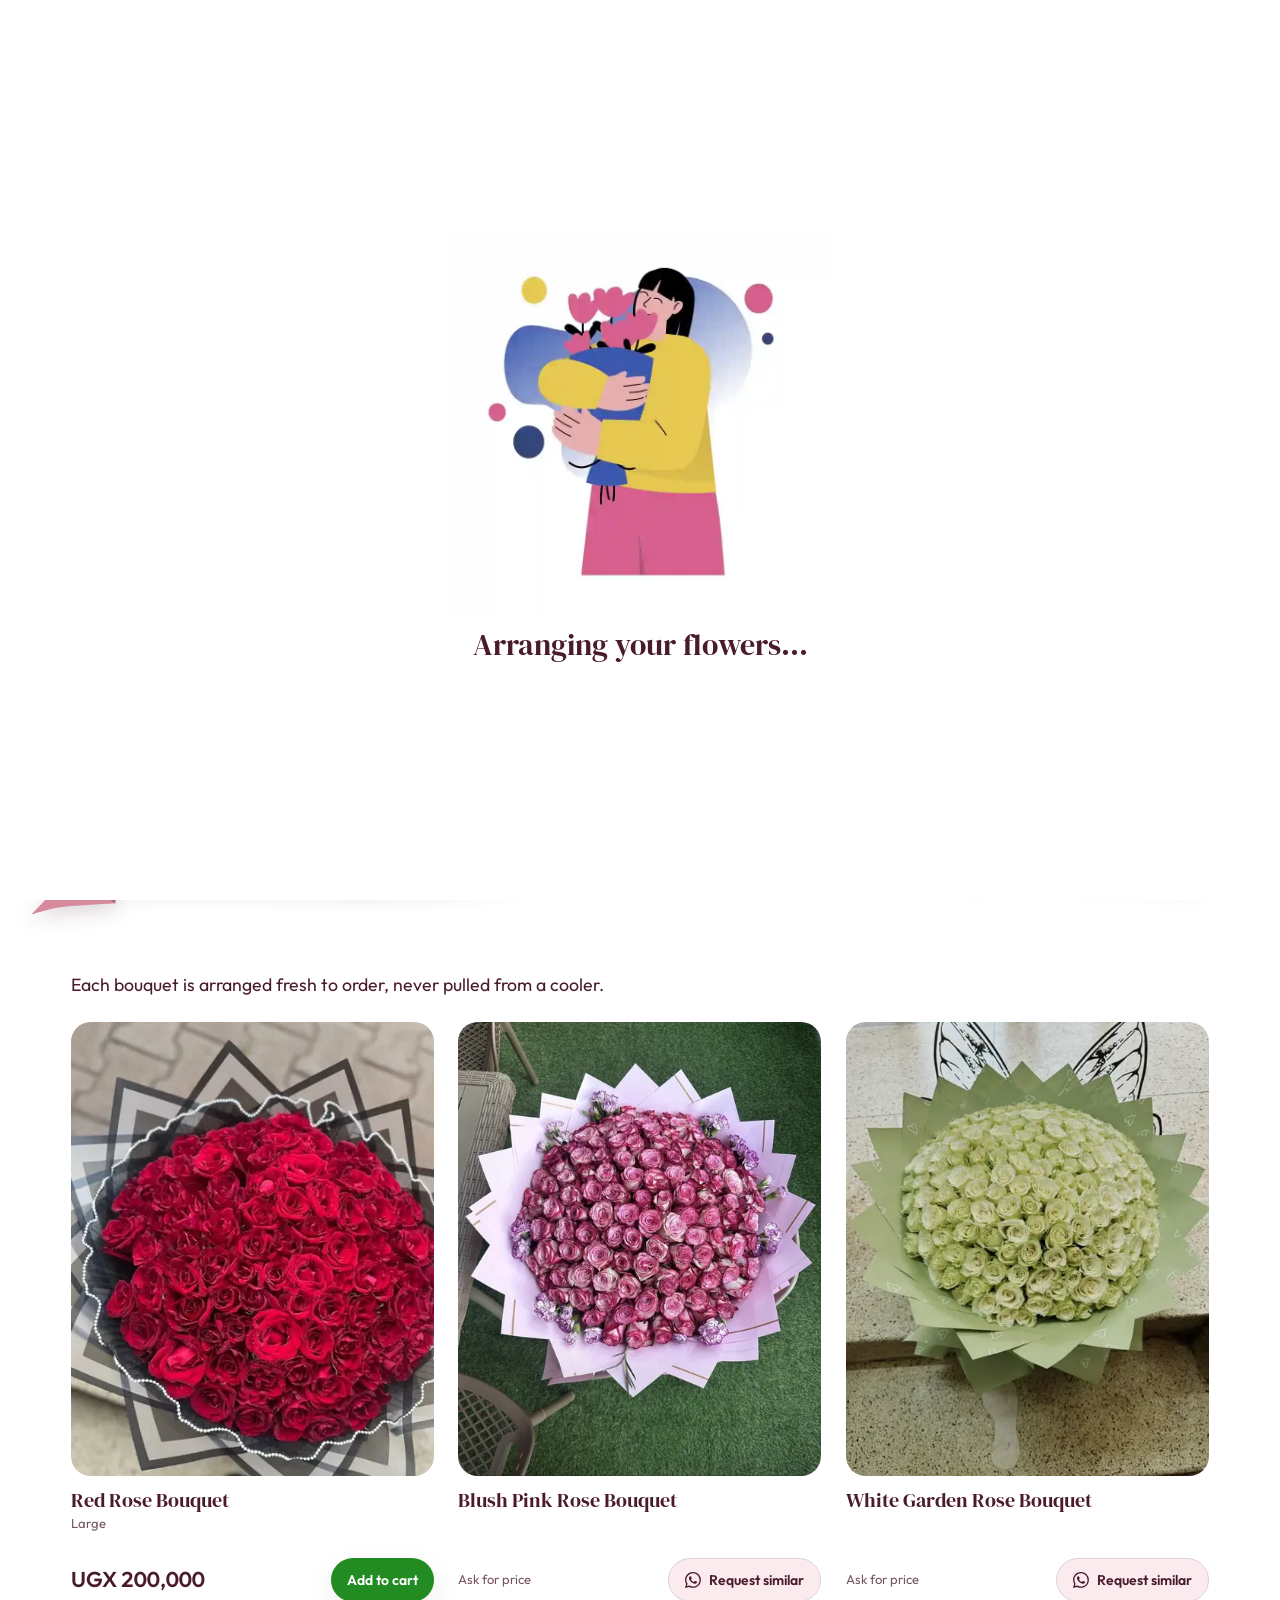
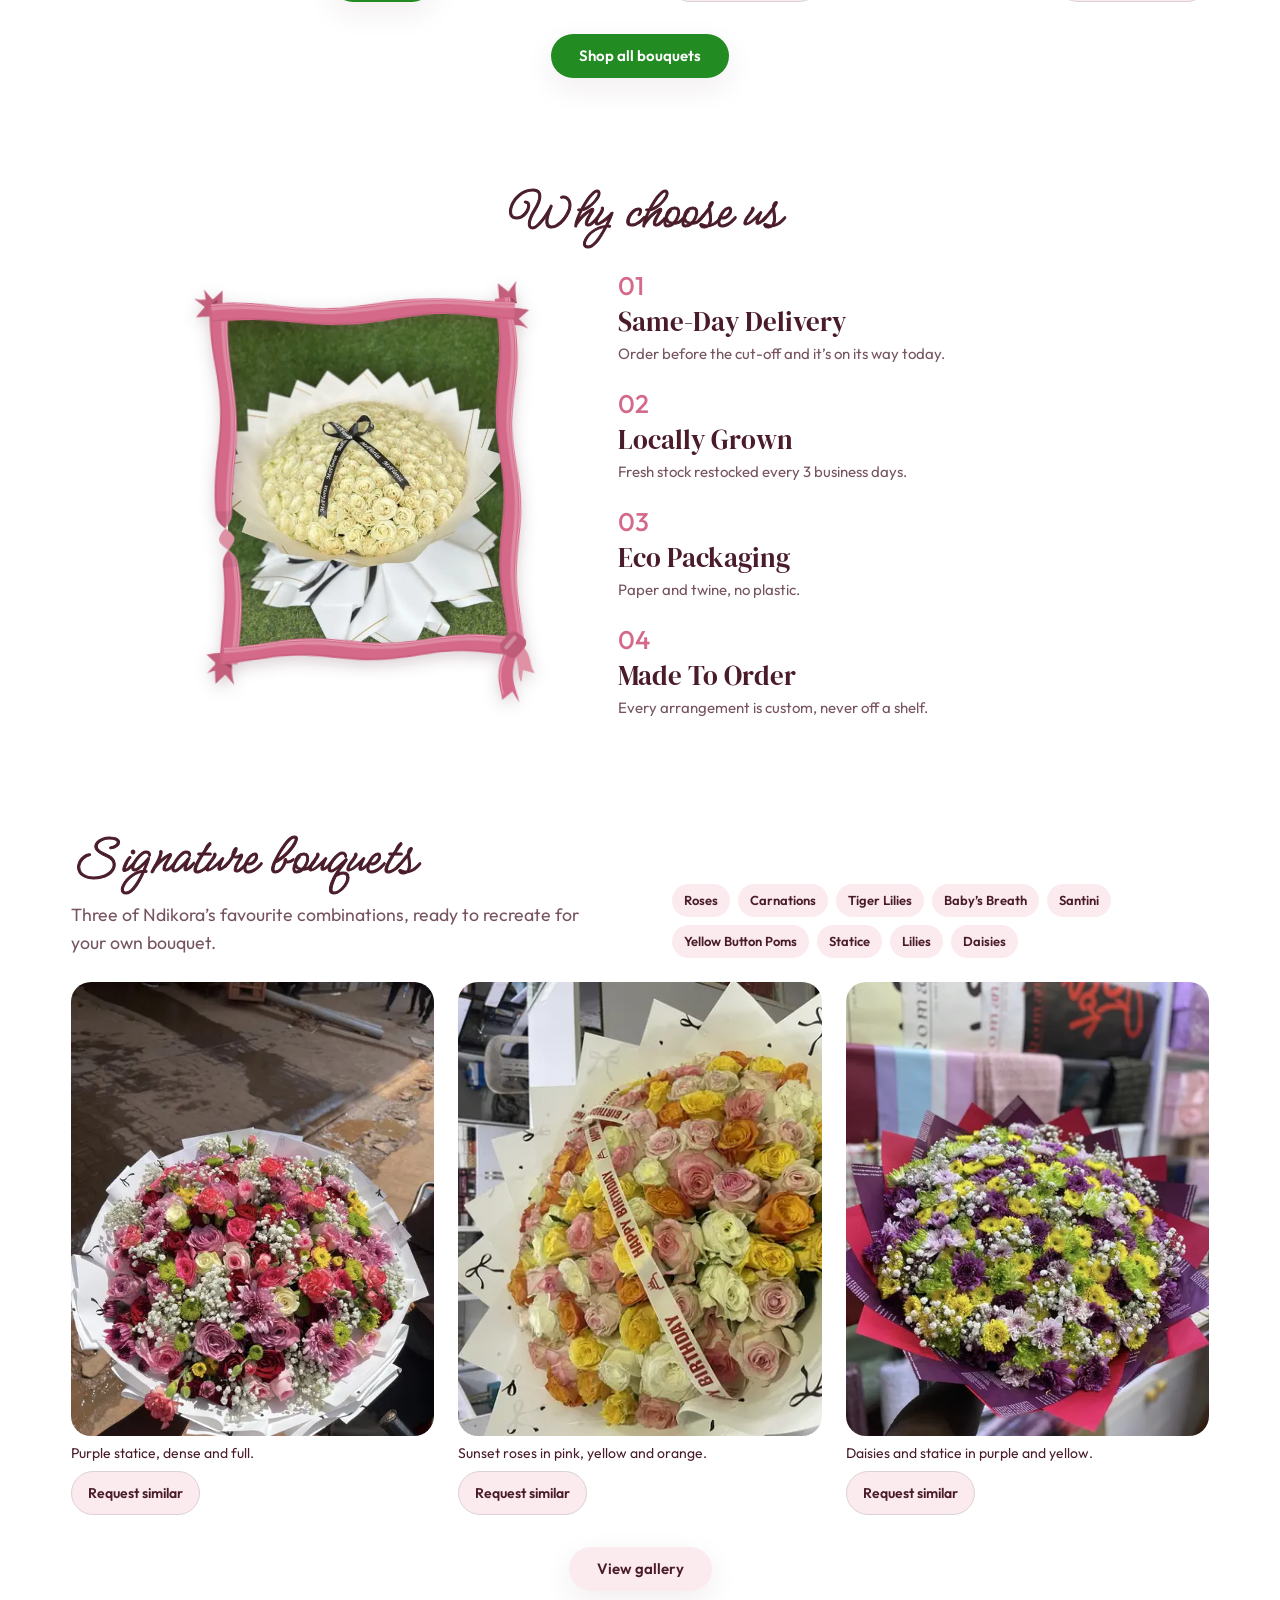
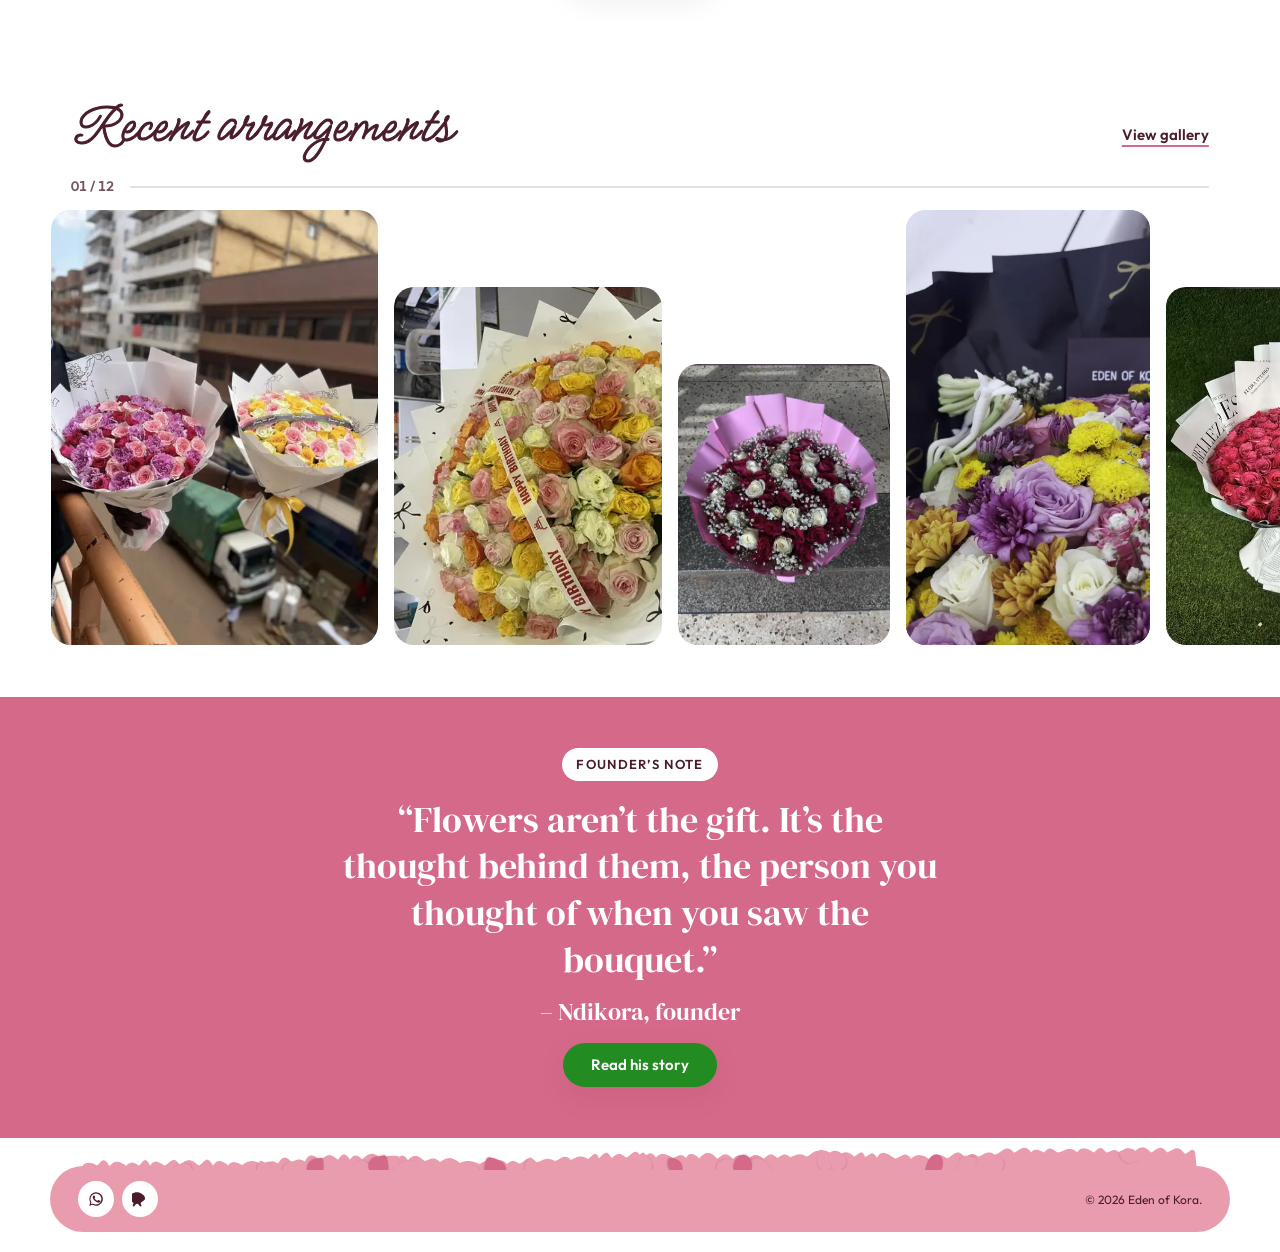
==== commit 3a31ef05: "Apply agreed UI/UX audit fixes Product cards get clear buttons, the home page shows three bouquets p" ====
--- a/index.html
+++ b/index.html
@@ -35,10 +35,10 @@
 <link rel="preconnect" href="https://fonts.gstatic.com" crossorigin>
 <link href="https://fonts.googleapis.com/css2?family=DM+Serif+Display&family=Meow+Script&family=Outfit:wght@400;500;600&display=swap" rel="stylesheet">
 
-<link rel="stylesheet" href="css/styles.css?v=12">
-<link rel="stylesheet" href="css/ribbon.css?v=8">
-<link rel="stylesheet" href="css/footer-petals.css?v=7">
-<link rel="stylesheet" href="css/home.css?v=7">
+<link rel="stylesheet" href="css/styles.css?v=13">
+<link rel="stylesheet" href="css/ribbon.css?v=13">
+<link rel="stylesheet" href="css/footer-petals.css?v=13">
+<link rel="stylesheet" href="css/home.css?v=13">
 <script>
   /* First page view this session: show the bouquet loading screen (main.js lifts it).
      The 9s timeout is a failsafe so a broken main.js can never trap the page. */
@@ -110,7 +110,7 @@
         <p class="hero-body">Bouquets for the people on your mind, delivered across Kampala the same day.</p>
         <div class="hero-cta">
           <a class="btn btn-pill" href="shop.html">Shop bouquets</a>
-          <a class="hero-link" href="https://wa.me/256778371038" target="_blank" rel="noopener">Ask Ndikora</a>
+          <a class="hero-link" href="https://wa.me/256778371038" target="_blank" rel="noopener"><svg viewBox="0 0 24 24" aria-hidden="true" focusable="false"><path d="M17.5 14.4c-.3-.1-1.7-.8-1.9-.9-.3-.1-.4-.1-.6.1-.2.3-.7.9-.8 1-.2.2-.3.2-.5.1-.3-.1-1.2-.4-2.2-1.4-.8-.7-1.4-1.6-1.6-1.9-.2-.3 0-.4.1-.6l.4-.5c.1-.2.2-.3.3-.5.1-.2 0-.4 0-.5-.1-.1-.6-1.5-.8-2-.2-.5-.4-.4-.6-.4h-.5c-.2 0-.5.1-.7.3-.3.3-1 1-1 2.3 0 1.4 1 2.7 1.1 2.9.1.2 2 3.1 4.9 4.3.7.3 1.2.5 1.6.6.7.2 1.3.2 1.8.1.5-.1 1.7-.7 1.9-1.4.2-.7.2-1.2.2-1.4-.1-.1-.2-.2-.5-.3ZM12 2a10 10 0 0 0-8.6 15L2 22l5.2-1.4A10 10 0 1 0 12 2Zm0 18.2a8.2 8.2 0 0 1-4.2-1.1l-.3-.2-3.1.8.8-3-.2-.3A8.2 8.2 0 1 1 12 20.2Z"/></svg>Ask Ndikora</a>
         </div>
       </div>
     </section>
@@ -131,9 +131,11 @@
       <div class="container tiles-section__layout">
         <div class="tiles-section__intro reveal">
           <p class="tiles-section__blurb">Each bouquet is arranged fresh to order, never pulled from a cooler.</p>
-          <a class="tiles-section__link" href="shop.html">Shop all bouquets</a>
-        </div>
-        <div class="product-grid tiles-section__grid reveal-stagger" data-product-grid data-ids="red-rose-large,deep-pink-rose,blush-pink-rose,red-white-rose-box,orange-rose,white-garden-rose"></div>
+        </div>
+        <div class="product-grid tiles-section__grid reveal-stagger" data-product-grid data-ids="red-rose-large,blush-pink-rose,white-garden-rose"></div>
+        <div class="home-cta reveal">
+          <a class="btn btn-pill" href="shop.html">Shop all bouquets</a>
+        </div>
       </div>
     </section>
 
@@ -144,7 +146,7 @@
         <div class="why-choose__layout">
           <div class="why-choose__photo reveal">
             <figure class="ribbon-frame" data-ribbon-frame="a">
-              <img src="assets/media/photos/eok-photo-09-sm.webp" srcset="assets/media/photos/eok-photo-09-sm.webp 480w, assets/media/photos/eok-photo-09.webp 1170w" sizes="(min-width: 1024px) 340px, 70vw" alt="Cream roses tied with a black ribbon." width="480" height="640" loading="lazy" decoding="async">
+              <img src="assets/media/photos/eok-photo-09-sm.webp" srcset="assets/media/photos/eok-photo-09-sm.webp 480w, assets/media/photos/eok-photo-09.webp 1170w" sizes="(min-width: 1024px) 340px, 220px" alt="Cream roses tied with a black ribbon." width="480" height="640" loading="lazy" decoding="async">
             </figure>
           </div>
           <div class="why-choose__grid reveal-stagger">
@@ -175,13 +177,12 @@
 
     <!-- ============================== SIGNATURE BOUQUETS ============================== -->
     <section class="section signature">
-      <div class="container">
-        <div class="signature__intro reveal">
-          <h2>Signature bouquets</h2>
-          <p>Six of Ndikora&rsquo;s favourite combinations, ready to recreate for your own bouquet.</p>
-        </div>
-
-        <div class="signature__layout">
+      <div class="container signature__layout">
+        <div class="signature__head">
+          <div class="signature__intro reveal">
+            <h2>Signature bouquets</h2>
+            <p>Three of Ndikora&rsquo;s favourite combinations, ready to recreate for your own bouquet.</p>
+          </div>
           <ul class="botanical-list reveal">
             <li>Roses</li>
             <li>Carnations</li>
@@ -193,39 +194,28 @@
             <li>Lilies</li>
             <li>Daisies</li>
           </ul>
-
-          <div class="signature-tiles reveal-stagger">
-            <a class="signature-tile" href="https://wa.me/256778371038?text=Hi%20Eden%20of%20Kora%2C%20I%20would%20like%20something%20similar%20to%20your%20deep%20wine%20roses%20wrapped%20in%20black%20and%20gold." target="_blank" rel="noopener">
-              <span class="signature-tile__frame"><img src="assets/media/photos/eok-photo-18-sm.webp" alt="Dense red rose bouquet in dark wrap." width="480" height="600" loading="lazy" decoding="async"></span>
-              <span class="signature-tile__caption">Deep wine roses, wrapped in black and gold.</span>
-              <span class="signature-tile__cta">Request similar</span>
-            </a>
-            <a class="signature-tile" href="https://wa.me/256778371038?text=Hi%20Eden%20of%20Kora%2C%20I%20would%20like%20something%20similar%20to%20your%20ivory%20roses%20in%20soft%20white%20wrapping." target="_blank" rel="noopener">
-              <span class="signature-tile__frame"><img src="assets/media/photos/eok-photo-03-sm.webp" alt="Ivory roses, tightly packed, wrapped in white." width="480" height="600" loading="lazy" decoding="async"></span>
-              <span class="signature-tile__caption">Ivory roses in soft white wrapping.</span>
-              <span class="signature-tile__cta">Request similar</span>
-            </a>
-            <a class="signature-tile" href="https://wa.me/256778371038?text=Hi%20Eden%20of%20Kora%2C%20I%20would%20like%20something%20similar%20to%20your%20purple%20statice%2C%20dense%20and%20full." target="_blank" rel="noopener">
-              <span class="signature-tile__frame"><img src="assets/media/photos/eok-photo-20-sm.webp" alt="Bright mixed bouquet of pink, purple and green." width="480" height="600" loading="lazy" decoding="async"></span>
-              <span class="signature-tile__caption">Purple statice, dense and full.</span>
-              <span class="signature-tile__cta">Request similar</span>
-            </a>
-            <a class="signature-tile" href="https://wa.me/256778371038?text=Hi%20Eden%20of%20Kora%2C%20I%20would%20like%20something%20similar%20to%20your%20sunset%20roses%20in%20pink%2C%20yellow%20and%20orange." target="_blank" rel="noopener">
-              <span class="signature-tile__frame"><img src="assets/media/photos/eok-photo-24-sm.webp" alt="Yellow, pink and orange roses, birthday ribbon." width="480" height="600" loading="lazy" decoding="async"></span>
-              <span class="signature-tile__caption">Sunset roses in pink, yellow and orange.</span>
-              <span class="signature-tile__cta">Request similar</span>
-            </a>
-            <a class="signature-tile" href="https://wa.me/256778371038?text=Hi%20Eden%20of%20Kora%2C%20I%20would%20like%20something%20similar%20to%20your%20red%20roses%20with%20baby's%20breath." target="_blank" rel="noopener">
-              <span class="signature-tile__frame"><img src="assets/media/photos/eok-photo-12-sm.webp" alt="Red roses filled out with baby's breath." width="480" height="600" loading="lazy" decoding="async"></span>
-              <span class="signature-tile__caption">Red roses with baby&rsquo;s breath.</span>
-              <span class="signature-tile__cta">Request similar</span>
-            </a>
-            <a class="signature-tile" href="https://wa.me/256778371038?text=Hi%20Eden%20of%20Kora%2C%20I%20would%20like%20something%20similar%20to%20your%20daisies%20and%20statice%20in%20purple%20and%20yellow." target="_blank" rel="noopener">
-              <span class="signature-tile__frame"><img src="assets/media/photos/eok-photo-23-sm.webp" alt="Purple, yellow and green mums in red wrap." width="480" height="600" loading="lazy" decoding="async"></span>
-              <span class="signature-tile__caption">Daisies and statice in purple and yellow.</span>
-              <span class="signature-tile__cta">Request similar</span>
-            </a>
-          </div>
+        </div>
+
+        <div class="signature-tiles reveal-stagger">
+          <article class="signature-tile">
+            <div class="signature-tile__frame"><img src="assets/media/photos/eok-photo-20-sm.webp" alt="Bright mixed bouquet of pink, purple and green." width="480" height="600" loading="lazy" decoding="async"></div>
+            <p class="signature-tile__caption" id="signature-caption-1">Purple statice, dense and full.</p>
+            <a class="product-card__request" href="https://wa.me/256778371038?text=Hi%20Eden%20of%20Kora%2C%20I%20would%20like%20something%20similar%20to%20your%20purple%20statice%2C%20dense%20and%20full." target="_blank" rel="noopener" aria-describedby="signature-caption-1">Request similar</a>
+          </article>
+          <article class="signature-tile">
+            <div class="signature-tile__frame"><img src="assets/media/photos/eok-photo-24-sm.webp" alt="Yellow, pink and orange roses, birthday ribbon." width="480" height="600" loading="lazy" decoding="async"></div>
+            <p class="signature-tile__caption" id="signature-caption-2">Sunset roses in pink, yellow and orange.</p>
+            <a class="product-card__request" href="https://wa.me/256778371038?text=Hi%20Eden%20of%20Kora%2C%20I%20would%20like%20something%20similar%20to%20your%20sunset%20roses%20in%20pink%2C%20yellow%20and%20orange." target="_blank" rel="noopener" aria-describedby="signature-caption-2">Request similar</a>
+          </article>
+          <article class="signature-tile">
+            <div class="signature-tile__frame"><img src="assets/media/photos/eok-photo-23-sm.webp" alt="Purple, yellow and green mums in red wrap." width="480" height="600" loading="lazy" decoding="async"></div>
+            <p class="signature-tile__caption" id="signature-caption-3">Daisies and statice in purple and yellow.</p>
+            <a class="product-card__request" href="https://wa.me/256778371038?text=Hi%20Eden%20of%20Kora%2C%20I%20would%20like%20something%20similar%20to%20your%20daisies%20and%20statice%20in%20purple%20and%20yellow." target="_blank" rel="noopener" aria-describedby="signature-caption-3">Request similar</a>
+          </article>
+        </div>
+
+        <div class="home-cta reveal">
+          <a class="btn home-cta__blush" href="gallery.html">View gallery</a>
         </div>
       </div>
     </section>
@@ -359,11 +349,11 @@
 
 </div>
 
-<script src="js/products.js?v=7" defer></script>
-<script src="js/main.js?v=11" defer></script>
-<script src="js/ribbon.js?v=10" defer></script>
-<script src="js/footer-petals.js?v=7" defer></script>
-<script src="js/lightbox.js?v=7" defer></script>
-<script src="js/home.js?v=7" defer></script>
+<script src="js/products.js?v=13" defer></script>
+<script src="js/main.js?v=13" defer></script>
+<script src="js/ribbon.js?v=13" defer></script>
+<script src="js/footer-petals.js?v=13" defer></script>
+<script src="js/lightbox.js?v=13" defer></script>
+<script src="js/home.js?v=13" defer></script>
 </body>
 </html>
--- a/css/styles.css
+++ b/css/styles.css
@@ -567,6 +567,7 @@
   height: 100%;
   display: flex;
   flex-direction: column;
+  container: product-card / inline-size;
 }
 
 .product-card__frame {
@@ -608,9 +609,12 @@
   font-weight: 400;
   font-size: 1.25rem;
   line-height: 1.2;
+  min-height: calc(2 * 1.2em);
   color: var(--ink);
   margin-bottom: 2px;
-}
+  text-wrap: balance;
+}
+.product-card__name:has(+ .product-card__subtitle) { min-height: 0; }
 .product-card__subtitle {
   font-size: .8125rem;
   color: var(--muted);
@@ -620,14 +624,28 @@
 
 .product-card__footer {
   margin-top: auto;
-  display: flex;
-  align-items: center;
-  justify-content: space-between;
+  padding-top: var(--space-3);
+  display: flex;
+  flex-direction: column;
+  align-items: stretch;
   gap: var(--space-2);
-  flex-wrap: wrap;
-  row-gap: var(--space-2);
-}
-
+}
+@container product-card (min-width: 280px) {
+  .product-card__footer {
+    flex-direction: row;
+    align-items: center;
+    justify-content: space-between;
+  }
+  .product-card__price,
+  .product-card__ask { min-height: 0; }
+}
+
+.product-card__price,
+.product-card__ask {
+  display: flex;
+  align-items: center;
+  min-height: 1.75rem;
+}
 .product-card__price {
   font-family: var(--font-body);
   font-weight: 600;
@@ -640,7 +658,6 @@
   color: var(--muted);
 }
 
-.product-card__request,
 .addon-tile__request,
 .product-grid__empty a,
 .cart-empty a {
@@ -653,36 +670,63 @@
   border-radius: var(--radius-xs);
   transition: text-decoration-color .2s var(--ease);
 }
-.product-card__request { font-size: .8125rem; }
-.product-card__request:hover,
 .addon-tile__request:hover,
 .product-grid__empty a:hover,
 .cart-empty a:hover { text-decoration-color: var(--ink); }
-.product-card__request:focus-visible,
 .addon-tile__request:focus-visible,
 .product-grid__empty a:focus-visible,
 .cart-empty a:focus-visible { outline: 2px solid var(--ink); outline-offset: 3px; }
 
+.product-card__request,
 .add-btn {
-  width: 44px;
-  height: 44px;
-  min-width: 44px;
+  display: inline-flex;
+  align-items: center;
+  justify-content: center;
+  gap: var(--space-2);
+  flex-shrink: 0;
   min-height: 44px;
-  border-radius: 50%;
-  background: var(--lime);
+  padding: 0 var(--space-4);
+  border-radius: var(--radius-pill);
+  font-family: var(--font-body);
+  font-size: .875rem;
+  font-weight: 600;
+  line-height: 1;
+  white-space: nowrap;
+  text-decoration: none;
+  cursor: pointer;
+  transition: background .2s var(--ease), border-color .2s var(--ease), transform var(--dur-micro) var(--ease-snap), box-shadow .2s var(--ease);
+}
+.product-card__request:focus-visible,
+.add-btn:focus-visible { outline: 2px solid var(--ink); outline-offset: 3px; }
+
+.product-card__request {
+  background: var(--blush);
+  color: var(--ink);
+  border: 1.5px solid color-mix(in srgb, var(--ink) 20%, var(--white));
+}
+.product-card__request:hover {
+  background: color-mix(in srgb, var(--pink) 40%, var(--white));
+  border-color: var(--ink);
+}
+.product-card__request:active { transform: scale(.97); }
+.product-card__request-icon {
+  width: 16px;
+  height: 16px;
+  flex-shrink: 0;
+}
+
+.add-btn {
+  background: var(--forest);
   color: var(--on-accent);
-  display: grid;
-  place-items: center;
-  flex-shrink: 0;
-  font-size: 1.25rem;
-  line-height: 1;
-  transition: background .2s var(--ease), transform var(--dur-micro) var(--ease-snap), box-shadow .2s var(--ease);
+  border: 0;
   box-shadow: var(--shadow-card);
 }
-.add-btn:hover { background: var(--pink); box-shadow: var(--shadow-pop); }
-.add-btn:focus-visible { outline: 2px solid var(--ink); outline-offset: 3px; }
+.add-btn:hover {
+  background: color-mix(in srgb, var(--forest) 84%, var(--ink));
+  box-shadow: var(--shadow-pop);
+}
 .add-btn:active,
-.add-btn.is-pressing { transform: scale(.86); }
+.add-btn.is-pressing { transform: scale(.96); }
 .add-btn.added { background: var(--green); color: var(--on-accent); }
 .add-btn:disabled { opacity: .5; cursor: not-allowed; box-shadow: none; transform: none; }
 
@@ -1157,12 +1201,13 @@
 
 /* ---------- Page hero: the home hero's language on the inner pages ---------- */
 .page-hero {
+  --ribbon-h: clamp(84px, 8vw, 116px);
   position: relative;
   isolation: isolate;
   display: grid;
   place-items: center;
-  min-height: clamp(340px, 54vh, 500px);
-  padding: calc(var(--header-h) + var(--space-5)) var(--space-5) calc(var(--ribbon-h) * .9 + var(--space-3));
+  min-height: clamp(268px, 21vw, 300px);
+  padding: calc(var(--header-h) + var(--space-3)) var(--space-5) calc(var(--ribbon-h) * .86 + var(--space-2));
   overflow: hidden;
   background: var(--rose);
   color: var(--white);
@@ -1191,12 +1236,18 @@
 .page-hero h1 {
   margin: 0 0 var(--space-2);
   color: var(--white);
-  font-size: clamp(2.75rem, 1.8rem + 4.2vw, 5.25rem);
+  font-size: clamp(2.25rem, 1.65rem + 2.4vw, 3.5rem);
+  line-height: 1.05;
 }
 .page-hero .eyebrow { color: var(--white); }
 .page-hero__lead {
   max-width: 52ch;
   margin-inline: auto;
   color: var(--white);
-  font-size: var(--text-body);
-}
+  font-size: clamp(.875rem, .8rem + .3vw, 1rem);
+  line-height: 1.45;
+}
+.page-hero + .ribbon-band { --ribbon-h: clamp(84px, 8vw, 116px); }
+@media (max-width: 599px) {
+  .page-hero { padding-inline: var(--space-4); }
+}
--- a/css/home.css
+++ b/css/home.css
@@ -106,6 +106,7 @@
 .hero-link {
   display: inline-flex;
   align-items: center;
+  gap: var(--space-2);
   min-height: 44px;
   padding-inline: var(--space-1);
   font-family: var(--font-body);
@@ -120,6 +121,7 @@
 }
 .hero-link:hover { text-decoration-thickness: 3px; }
 .hero-link:active { opacity: .8; }
+.hero-link svg { width: 18px; height: 18px; flex: none; fill: currentColor; }
 .hero-copy a:focus-visible { outline: 2px solid var(--white); outline-offset: 3px; border-radius: var(--radius-xs); }
 
 @media (max-height: 560px) {
@@ -129,7 +131,6 @@
 }
 
 /* ---------- Shared small link: ink text, rose underline ------------------- */
-.tiles-section__link,
 .gallery-preview__link {
   display: inline-flex;
   align-items: center;
@@ -144,19 +145,25 @@
   text-underline-offset: 5px;
   transition: text-decoration-thickness .2s var(--ease), text-underline-offset .2s var(--ease);
 }
-.tiles-section__link:hover,
 .gallery-preview__link:hover { text-decoration-thickness: 4px; text-underline-offset: 7px; }
-.tiles-section__link:active,
 .gallery-preview__link:active { transform: translateY(1px); }
-.tiles-section__link:focus-visible,
 .gallery-preview__link:focus-visible { outline: 2px solid var(--ink); outline-offset: 3px; border-radius: var(--radius-xs); }
 
-/* ---------- Fresh bouquets: blurb + portrait tiles --------------------------- */
-.tiles-section__layout {
+/* ---------- Fresh bouquets and Signature bouquets: shared row -----------------
+   Intro above, three equal columns across the full container from 768px, one
+   centred pill under. Under 768px the three are a scroll-snap row that bleeds
+   to the screen edge; each card is 72vw so the next one peeks. Photos only
+   ever crop (object-fit: cover), nothing is stretched. */
+.tiles-section,
+.signature { --row-gutter: clamp(20px, 4vw, 56px); }
+
+.tiles-section__layout,
+.signature__layout {
   display: grid;
+  grid-template-columns: minmax(0, 1fr);
   gap: var(--space-4);
 }
-.tiles-section__intro { max-width: 46ch; }
+.tiles-section__intro { max-width: 80ch; }
 .tiles-section__blurb {
   font-family: var(--font-body);
   font-size: var(--text-body);
@@ -164,9 +171,47 @@
   color: var(--ink);
 }
 
-@media (min-width: 1024px) {
-  .tiles-section__layout { grid-template-columns: minmax(240px, 320px) 1fr; align-items: start; gap: clamp(32px, 5vw, 64px); }
-}
+.product-grid.tiles-section__grid,
+.signature-tiles {
+  display: grid;
+  grid-template-columns: repeat(3, minmax(0, 1fr));
+  gap: var(--space-5);
+}
+@media (max-width: 767px) {
+  .product-grid.tiles-section__grid,
+  .signature-tiles {
+    display: flex;
+    gap: var(--space-4);
+    margin-inline: calc(var(--row-gutter) * -1);
+    padding: 0 var(--row-gutter) var(--space-2);
+    overflow-x: auto;
+    overscroll-behavior-x: contain;
+    scroll-snap-type: x mandatory;
+    scroll-padding-inline: var(--row-gutter);
+    scrollbar-width: thin;
+    scrollbar-color: var(--rose) var(--blush);
+  }
+  .tiles-section__grid > .product-card,
+  .signature-tile { flex: 0 0 72vw; min-width: 0; scroll-snap-align: start; }
+}
+@media (min-width: 768px) {
+  .tiles-section__layout,
+  .signature__layout { gap: var(--space-5); }
+}
+
+.home-cta { display: flex; justify-content: center; }
+@media (min-width: 768px) { .home-cta { margin-top: var(--space-2); } }
+.home-cta__blush {
+  background: var(--blush);
+  color: var(--ink);
+  box-shadow: var(--shadow-card);
+}
+.home-cta__blush:hover {
+  background: var(--pink);
+  transform: translateY(-2px);
+  box-shadow: var(--shadow-pop);
+}
+.home-cta__blush:active { transform: scale(.97); }
 
 /* ---------- Why choose us: one ribbon frame, four reasons ------------------- */
 .why-choose__heading { text-align: center; margin-bottom: var(--space-2); }
@@ -210,42 +255,42 @@
   .why-choose__grid { grid-template-columns: minmax(0, 1fr); max-width: 30rem; width: auto; flex: 1; }
 }
 
-/* ---------- Signature bouquets: flower-name index + 6 photo slots ---------- */
-.signature__intro { max-width: 56ch; margin-bottom: var(--space-5); }
-.signature__intro h2 { margin-bottom: var(--space-4); }
+@media (max-width: 767px) {
+  .why-choose__photo { order: 2; width: min(220px, 100%); padding: var(--space-2); }
+}
+
+/* ---------- Signature bouquets: intro and flower-name chips, then 3 tiles ---- */
+.signature__head { display: grid; gap: var(--space-3); }
+.signature__intro { max-width: 56ch; }
+.signature__intro h2 { margin-bottom: var(--space-2); }
 .signature__intro p { color: color-mix(in srgb, var(--ink) 75%, white); font-size: var(--text-body); }
-
-.signature__layout {
-  display: grid;
-  gap: var(--space-5);
-  align-items: start;
-}
 .botanical-list {
   display: flex;
   flex-wrap: wrap;
-  gap: 10px;
+  gap: var(--space-2);
   padding: 0;
 }
 .botanical-list li {
   font-family: var(--font-body);
   font-weight: 600;
-  font-size: .875rem;
+  font-size: .8125rem;
   color: var(--ink);
-  padding: 8px 14px;
+  padding: 6px 12px;
   border-radius: var(--radius-pill);
   background: var(--blush);
 }
-
-.signature-tiles {
-  display: grid;
-  grid-template-columns: repeat(2, minmax(0, 1fr));
-  gap: var(--space-4);
-}
+@media (min-width: 1024px) {
+  .signature__head {
+    grid-template-columns: minmax(0, 1fr) minmax(0, 1fr);
+    align-items: end;
+    column-gap: clamp(32px, 5vw, 64px);
+  }
+}
+
 .signature-tile {
   display: flex;
   flex-direction: column;
   gap: var(--space-2);
-  border-radius: var(--radius-xs);
 }
 .signature-tile__frame {
   display: block;
@@ -254,29 +299,18 @@
   overflow: hidden;
   background: var(--blush);
 }
-.signature-tile__frame img { width: 100%; height: 100%; object-fit: cover; transition: transform .45s var(--ease); }
+.signature-tile__frame img {
+  display: block;
+  width: 100%;
+  height: 100%;
+  object-fit: cover;
+  object-position: 50% 50%;
+  transition: transform .45s var(--ease);
+}
 .signature-tile:hover .signature-tile__frame img,
-.signature-tile:focus-visible .signature-tile__frame img { transform: scale(1.06); }
-.signature-tile:active .signature-tile__frame img { transform: scale(1.02); }
+.signature-tile:focus-within .signature-tile__frame img { transform: scale(1.06); }
 .signature-tile__caption { font-size: .875rem; color: var(--ink); line-height: 1.4; }
-.signature-tile__cta {
-  font-size: .875rem;
-  font-weight: 600;
-  color: var(--ink);
-  text-decoration: underline;
-  text-decoration-color: var(--rose);
-  text-decoration-thickness: 2px;
-  text-underline-offset: 4px;
-  transition: text-decoration-thickness .2s var(--ease);
-}
-.signature-tile:hover .signature-tile__cta,
-.signature-tile:focus-visible .signature-tile__cta { text-decoration-thickness: 4px; }
-.signature-tile:focus-visible { outline: 2px solid var(--ink); outline-offset: 4px; }
-
-@media (min-width: 1024px) {
-  .signature__layout { grid-template-columns: minmax(220px, 280px) 1fr; gap: clamp(32px, 5vw, 64px); }
-  .signature-tiles { grid-template-columns: repeat(3, minmax(0, 1fr)); }
-}
+.signature-tile .product-card__request { align-self: flex-start; margin-top: auto; }
 
 /* ---------- Recent arrangements: native horizontal filmstrip ----------------
    One pattern at every width: a scroll-snap row driven by the user, counter
